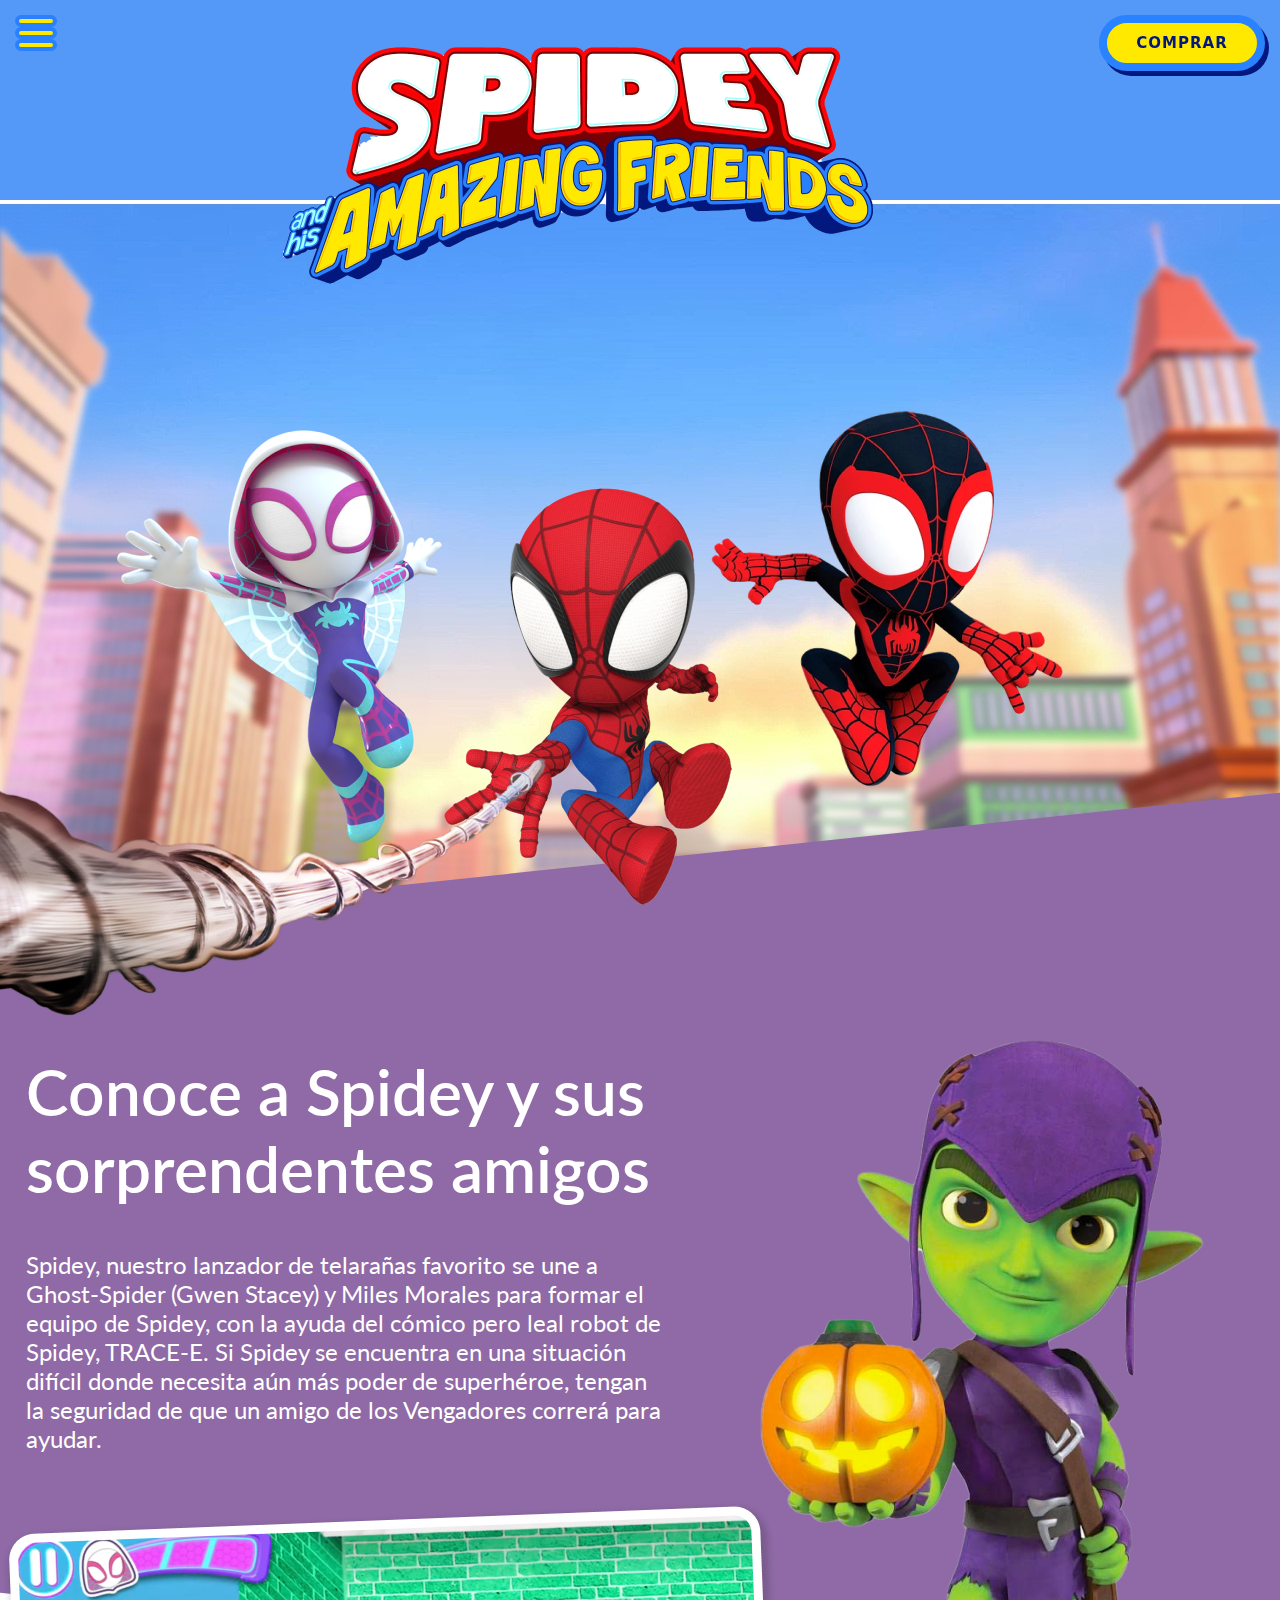
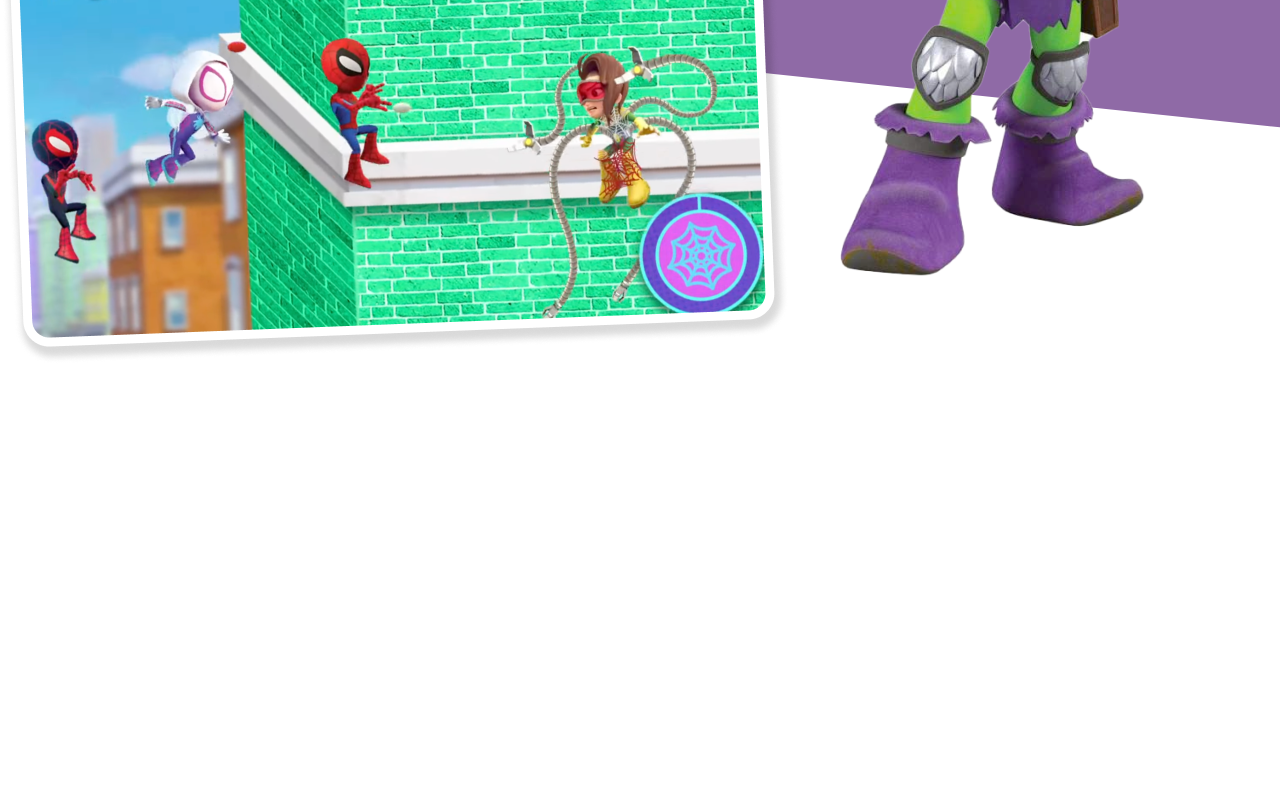
==== index.html @ 9e654926 "." ====
<!DOCTYPE html>
<html lang="en">
<head>
  <meta charset="UTF-8">
  <meta name="viewport" content="width=device-width, initial-scale=1.0">
  <link rel="stylesheet" href="style.css">
  <link rel="stylesheet" href="https://fonts.googleapis.com/css?family=Lato:400,700&display=swap">
  <title>Parallax Example</title>
</head>
<body>
 
    <header id="main-header">

      <div class="menu-Completo">
        <div class="menu"></div>
        <div class="menu"></div>
        <div class="menu"></div>
      </div>
      <div class="logo"><img  src="logo.png" alt="logo" id="logo"></div>
      <div class="boton"><p>COMPRAR</p></div>
  
    </header>
  <div class="nubes">
   
    
    <img class="spider1" src="spiderBlanco.png" alt="">
    <img class="spider2" src="spiderRojo.png" alt="">
    <img class="spider3" src="spiderNegro.png" alt="">
    <img class="telaraña" src="telaraña.png" alt="">
    
    <img class="duende" src="duende.png" alt="">
    <img class="spidervsMalo" src="spiderJugando.png" alt="">
    <div class="lasDos">
       
      <div class="texto">
        <h1>Conoce a Spidey y sus sorprendentes amigos</h1>
        <p>Spidey, nuestro lanzador de telarañas favorito se une a Ghost-Spider (Gwen Stacey) y Miles Morales para formar el equipo de Spidey, con la ayuda del cómico pero leal robot de Spidey, TRACE-E. Si Spidey se encuentra en una situación difícil donde necesita aún más poder de superhéroe, tengan la seguridad de que un amigo de los Vengadores correrá para ayudar.</p>
      </div>
      <div class="uno"></div>
      <div class="dos"></div>

    </div>
     <div class="blanco">

    </div>
  </div>



  
  <script src="prueba.js"></script>
</body>
</html>
---- style.css ----
body{

  margin: 0;
  padding: 0%;
  background-color: #5499F8;
  font-family: 'Lato', sans-serif;
  
}

.container{

  position: relative;
}

.boton{

  width: 150px;
  height: 40px;
  flex-shrink: 0;
  border-radius: 111px;
  text-align: center;
  justify-content: center;
  border: 8px solid var(--2982-ff, #2982FF);
  background: #FFE901;
  color: #02187e;
  font-size: 15px;
  margin-right: 30px;
  font-family: system-ui, -apple-system, BlinkMacSystemFont, "Segoe UI", Roboto,
                Oxygen, Ubuntu, Cantarell, "Open Sans", "Helvetica Neue", sans-serif;
  font-weight: 900;
  line-height: 18.9px;
  letter-spacing: 1px;
  word-wrap: break-word;
  display: flex;
  align-items: center;
  /* Drop Shadow */
  box-shadow: 4px 5px 0px 0px #02187E;
}


.menu{

  width: 34px;
  height: 4px;
  flex-shrink: 0;
  border-radius: 111px;
  border: 4px solid #2981FF;
  background: #FFE901;
}




#main-header {

  position: fixed;
  display: flex;
  
  justify-content: space-between;
  background-color: linear-gradient(180deg, #5499F8 0%, #5499F8 87.91%, rgba(84, 153, 248, 0.00) 100%);
  text-align: center;
  padding: 15px;
  width: 1280px;
  z-index: 1;
  top: 0;
  transition: background-color 0.3s, padding 0.3s; /* Agrega transiciones suaves para cambios en el fondo y el padding */
}



.logo{

  
  z-index: 3;
 
  
}
#logo {
  max-width: 100%; /* La imagen se ajustará al ancho del contenedor */
  transition: max-width 0.3s; /* Agrega transición suave al cambiar el tamaño de la imagen */
}


.nubes{

  display: flex;
  flex-direction: row;
  position: absolute;
  background: url(fondo.jpg), lightgray 50% / cover no-repeat;
  margin-top: 200px;
  width: 1280px;
  height: 720px;
  z-index: 0;
}


.telaraña{

  top: 220px;
  position: absolute;
  z-index: 5;
}


.spider1 , .spider2 , .spider3{

  position: absolute;
  top: 250px;
}

.spider1{

  left: 100px;
  top: 220px;  
}
.spider2{

  z-index: 4;
  left: 400px;
}
.spider3{

  top: 200px;
  left: 700px;
}

.lasDos{

  position: relative;
  width: 100%;
  top: 660px;
}

.texto{
  position: absolute;
  color: white;
  font-size:xx-large;
  top: 150px;
  width: 100%;
  height: 500px;
  background-color: #8F6AA6;
  z-index: 3;

}

.texto h1 {

  width: 60%;
  margin-left: 2%;
  font-weight: 600;
}

.texto p{

  font-size: x-large;
  margin-left: 2%;
  width: 50%;
}

.uno{

  position: relative;
  width: 100%;
  height: 600px;
  background-color: #8F6AA6;
  transform: skew(0deg, -6deg); 
  top: 0px;
}

.dos{
  position: relative;
  width: 100%;
  height: 600px;
  background-color: #8F6AA6;
  transform: skew(0deg, 6deg); 
  top: -400px;
  z-index: 2;
}

.duende{

  position : absolute;
  z-index: 5;
  left: 700px;
  top: 800px;
}


.spidervsMalo{

  position: absolute;
  top:1300px;
  z-index: 4;

}


.blanco{

  position: absolute;
  background-color: white;
  width: 100%;
  height: 900px;
  top: 1300px;
  z-index: 0;
}
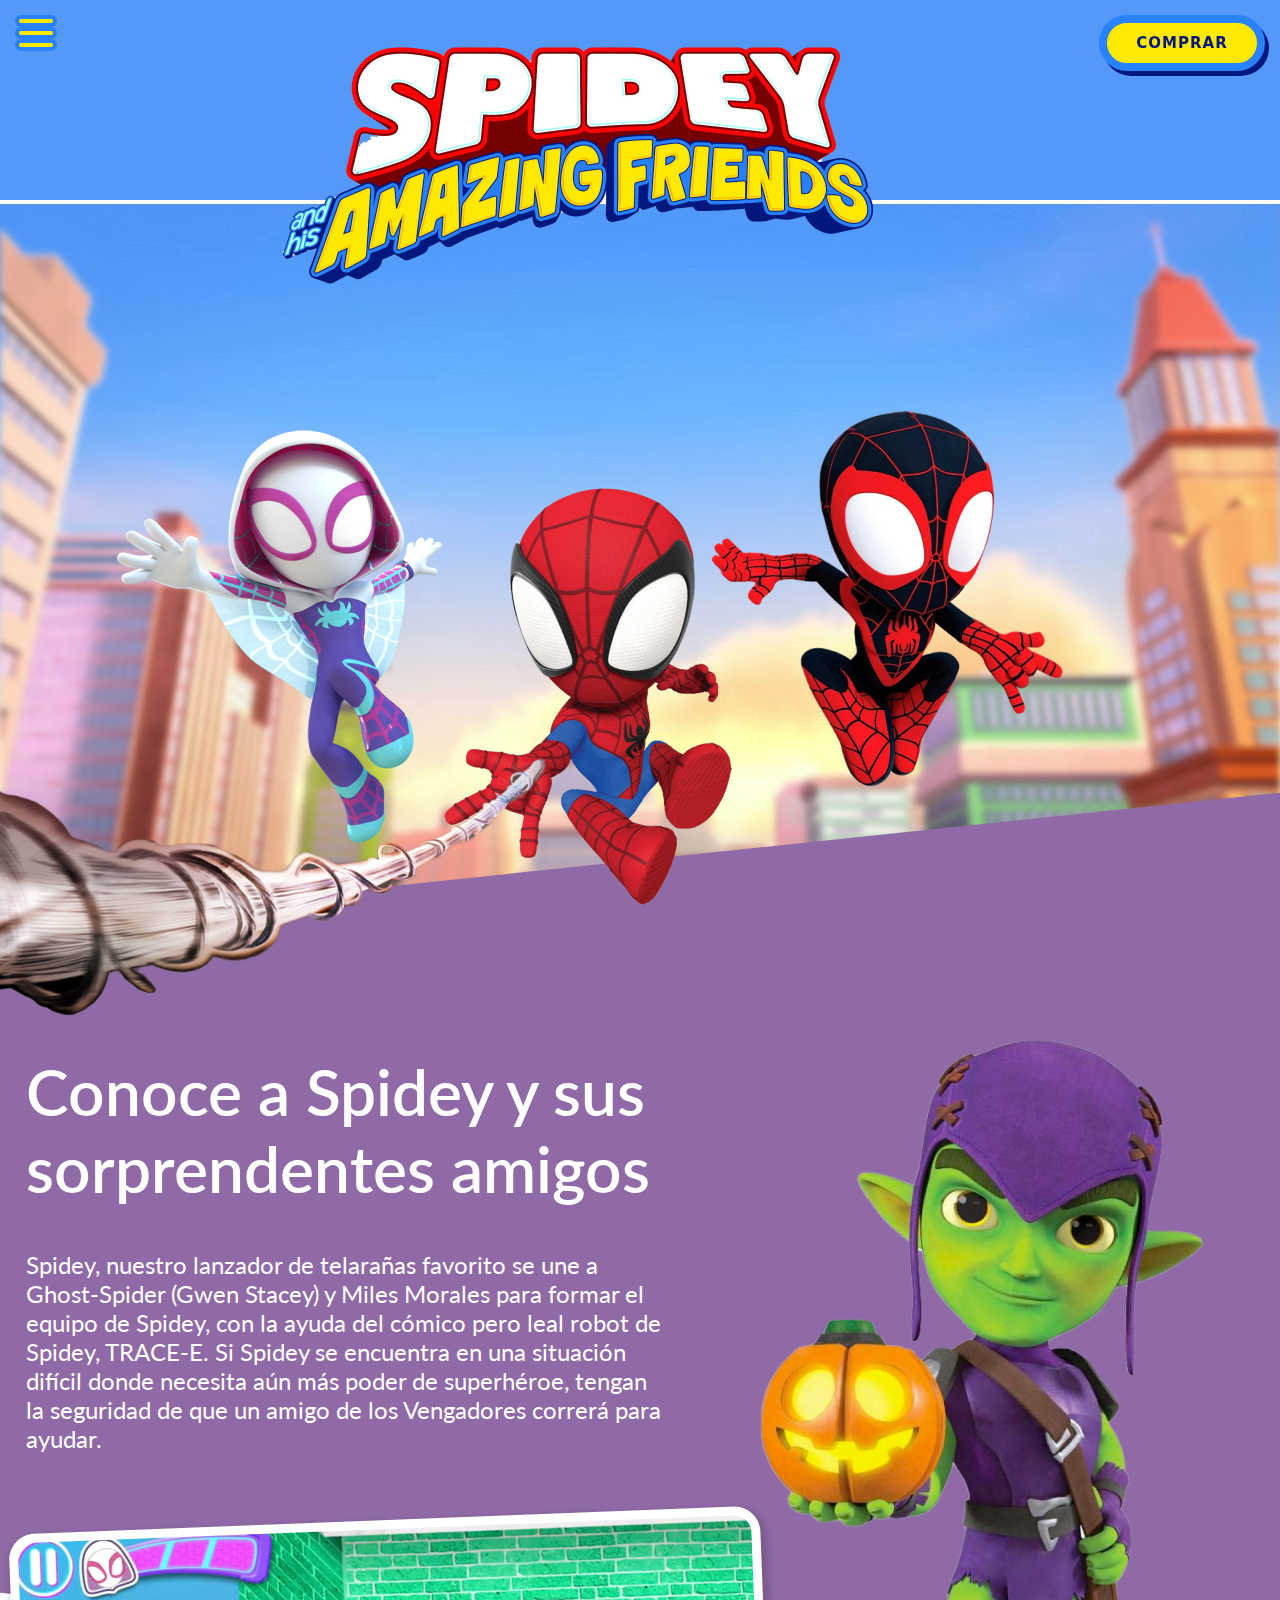
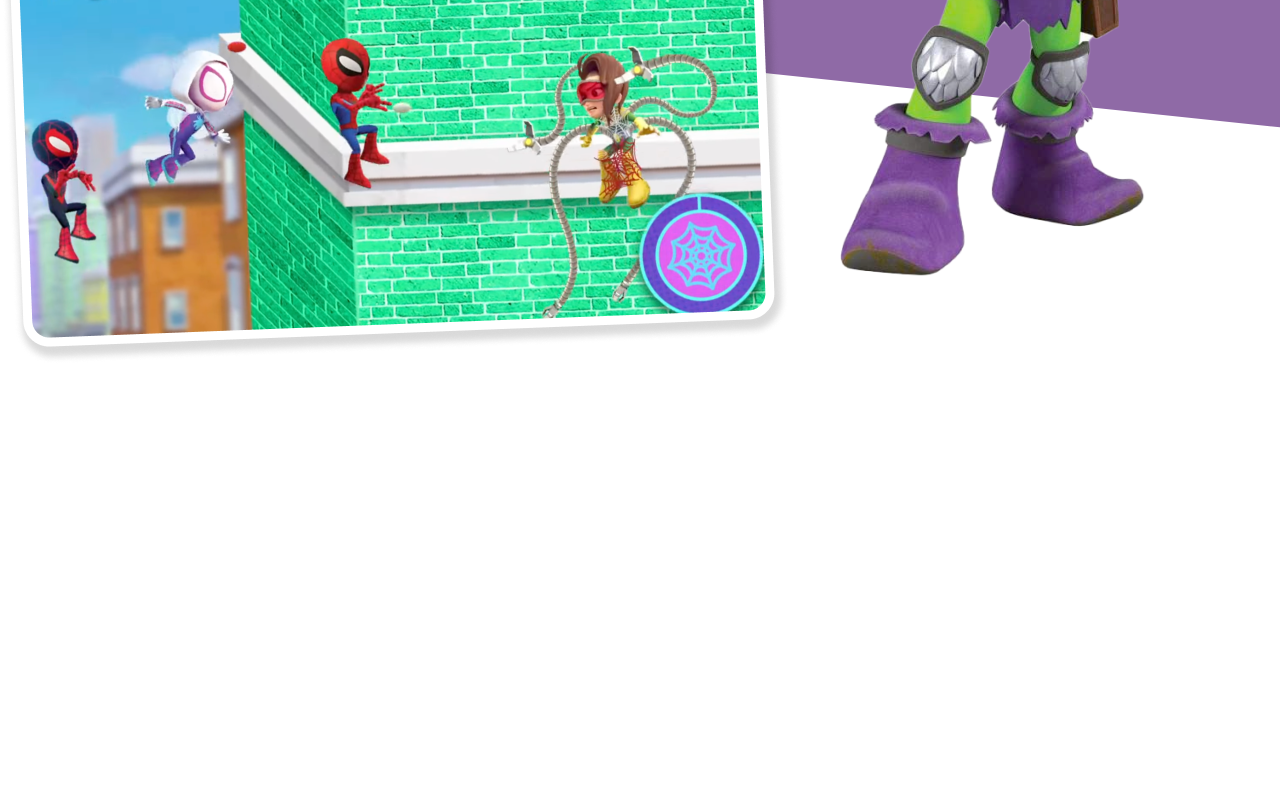
==== commit 4c087f04: "cambia nombre archivos" ====
--- a/index.html
+++ b/index.html
@@ -1,54 +1,51 @@
 <!DOCTYPE html>
 <html lang="en">
-<head>
-  <meta charset="UTF-8">
-  <meta name="viewport" content="width=device-width, initial-scale=1.0">
-  <link rel="stylesheet" href="style.css">
-  <link rel="stylesheet" href="https://fonts.googleapis.com/css?family=Lato:400,700&display=swap">
-  <title>Parallax Example</title>
-</head>
-<body>
- 
+  <head>
+    <meta charset="UTF-8" />
+    <meta name="viewport" content="width=device-width, initial-scale=1.0" />
+    <link rel="stylesheet" href="style.css" />
+    <link
+      rel="stylesheet"
+      href="https://fonts.googleapis.com/css?family=Lato:400,700&display=swap"
+    />
+    <title>Parallax Example</title>
+  </head>
+  <body>
     <header id="main-header">
-
       <div class="menu-Completo">
         <div class="menu"></div>
         <div class="menu"></div>
         <div class="menu"></div>
       </div>
-      <div class="logo"><img  src="logo.png" alt="logo" id="logo"></div>
+      <div class="logo"><img src="logo.png" alt="logo" id="logo" /></div>
       <div class="boton"><p>COMPRAR</p></div>
-  
     </header>
-  <div class="nubes">
-   
-    
-    <img class="spider1" src="spiderBlanco.png" alt="">
-    <img class="spider2" src="spiderRojo.png" alt="">
-    <img class="spider3" src="spiderNegro.png" alt="">
-    <img class="telaraña" src="telaraña.png" alt="">
-    
-    <img class="duende" src="duende.png" alt="">
-    <img class="spidervsMalo" src="spiderJugando.png" alt="">
-    <div class="lasDos">
-       
-      <div class="texto">
-        <h1>Conoce a Spidey y sus sorprendentes amigos</h1>
-        <p>Spidey, nuestro lanzador de telarañas favorito se une a Ghost-Spider (Gwen Stacey) y Miles Morales para formar el equipo de Spidey, con la ayuda del cómico pero leal robot de Spidey, TRACE-E. Si Spidey se encuentra en una situación difícil donde necesita aún más poder de superhéroe, tengan la seguridad de que un amigo de los Vengadores correrá para ayudar.</p>
+    <div class="nubes">
+      <img class="spider1" src="spiderBlanco.png" alt="" />
+      <img class="spider2" src="spiderRojo.png" alt="" />
+      <img class="spider3" src="spiderNegro.png" alt="" />
+      <img class="telaraña" src="telaraña.png" alt="" />
+
+      <img class="duende" src="duende.png" alt="" />
+      <img class="spidervsMalo" src="spiderJugando.png" alt="" />
+      <div class="lasDos">
+        <div class="texto">
+          <h1>Conoce a Spidey y sus sorprendentes amigos</h1>
+          <p>
+            Spidey, nuestro lanzador de telarañas favorito se une a Ghost-Spider
+            (Gwen Stacey) y Miles Morales para formar el equipo de Spidey, con
+            la ayuda del cómico pero leal robot de Spidey, TRACE-E. Si Spidey se
+            encuentra en una situación difícil donde necesita aún más poder de
+            superhéroe, tengan la seguridad de que un amigo de los Vengadores
+            correrá para ayudar.
+          </p>
+        </div>
+        <div class="uno"></div>
+        <div class="dos"></div>
       </div>
-      <div class="uno"></div>
-      <div class="dos"></div>
+      <div class="blanco"></div>
+    </div>
 
-    </div>
-     <div class="blanco">
-
-    </div>
-  </div>
-
-
-
-  
-  <script src="prueba.js"></script>
-</body>
+    <script src="index.js"></script>
+  </body>
 </html>
-
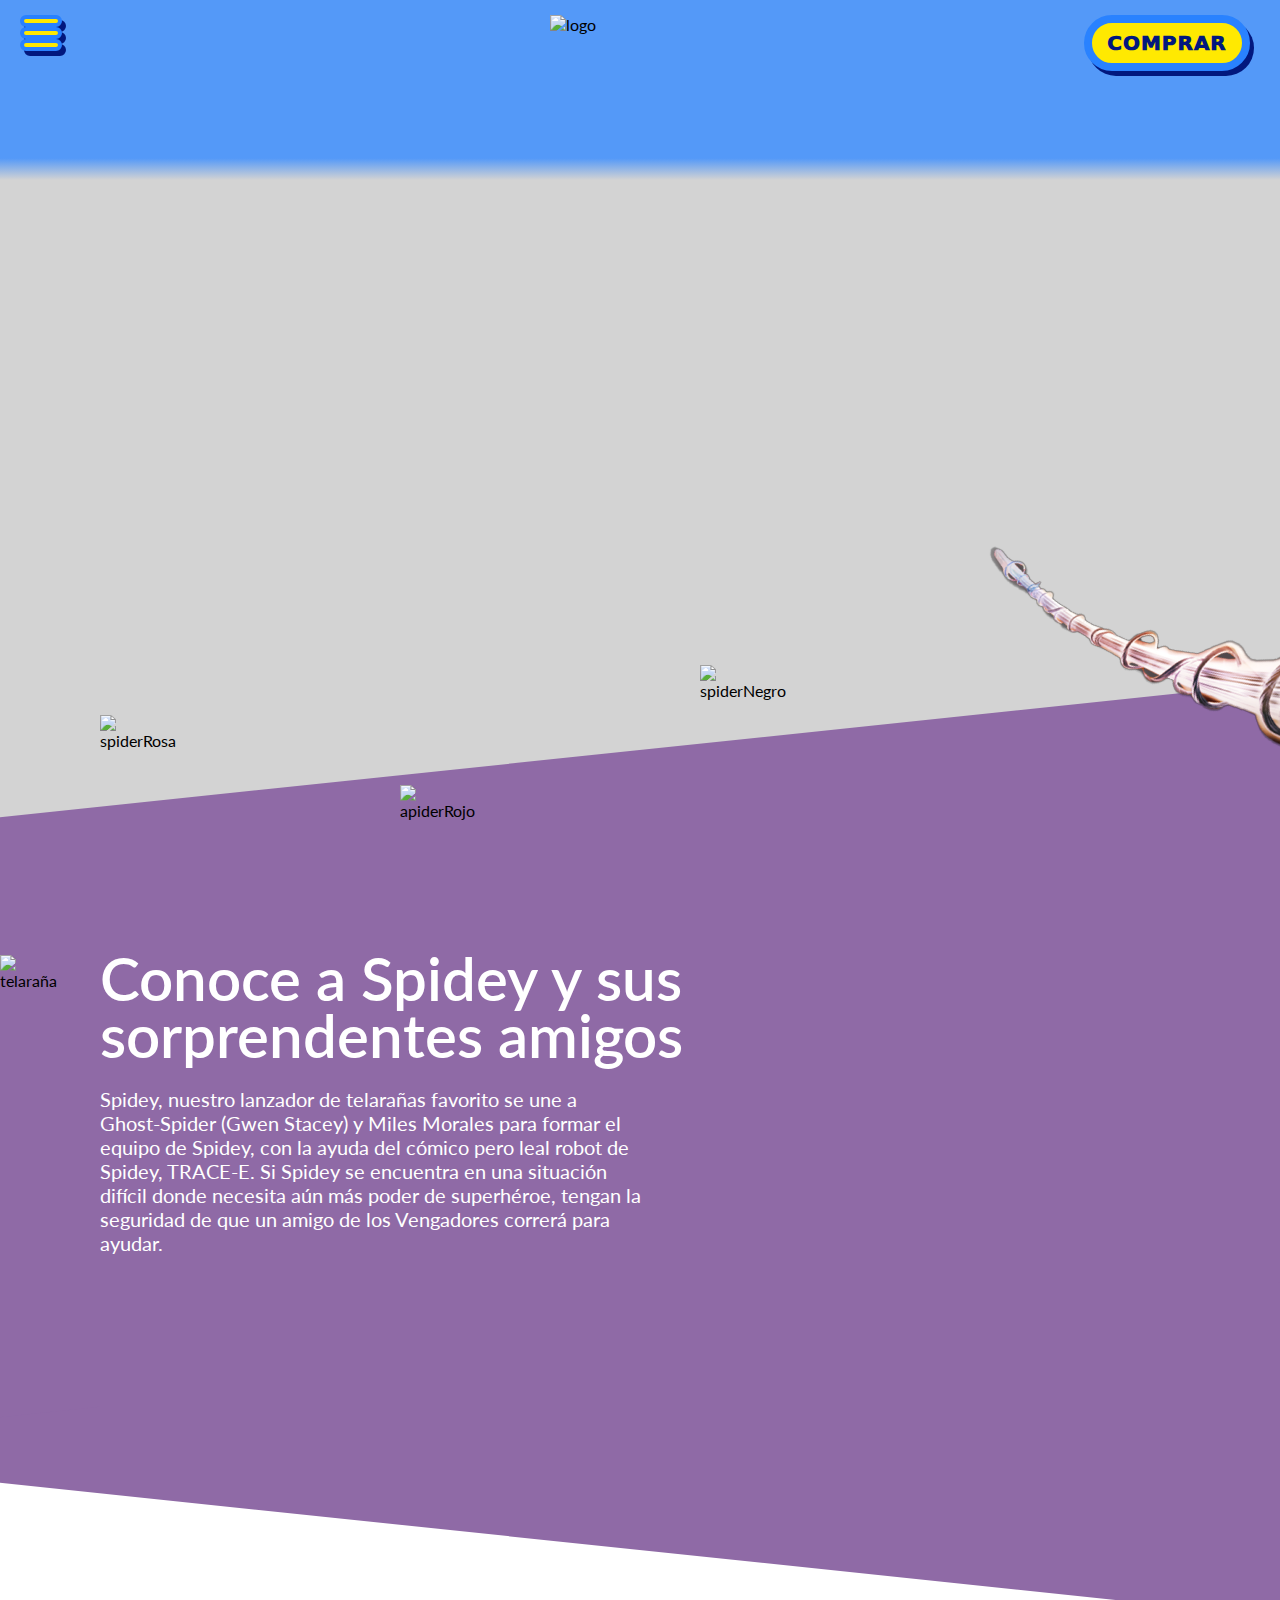
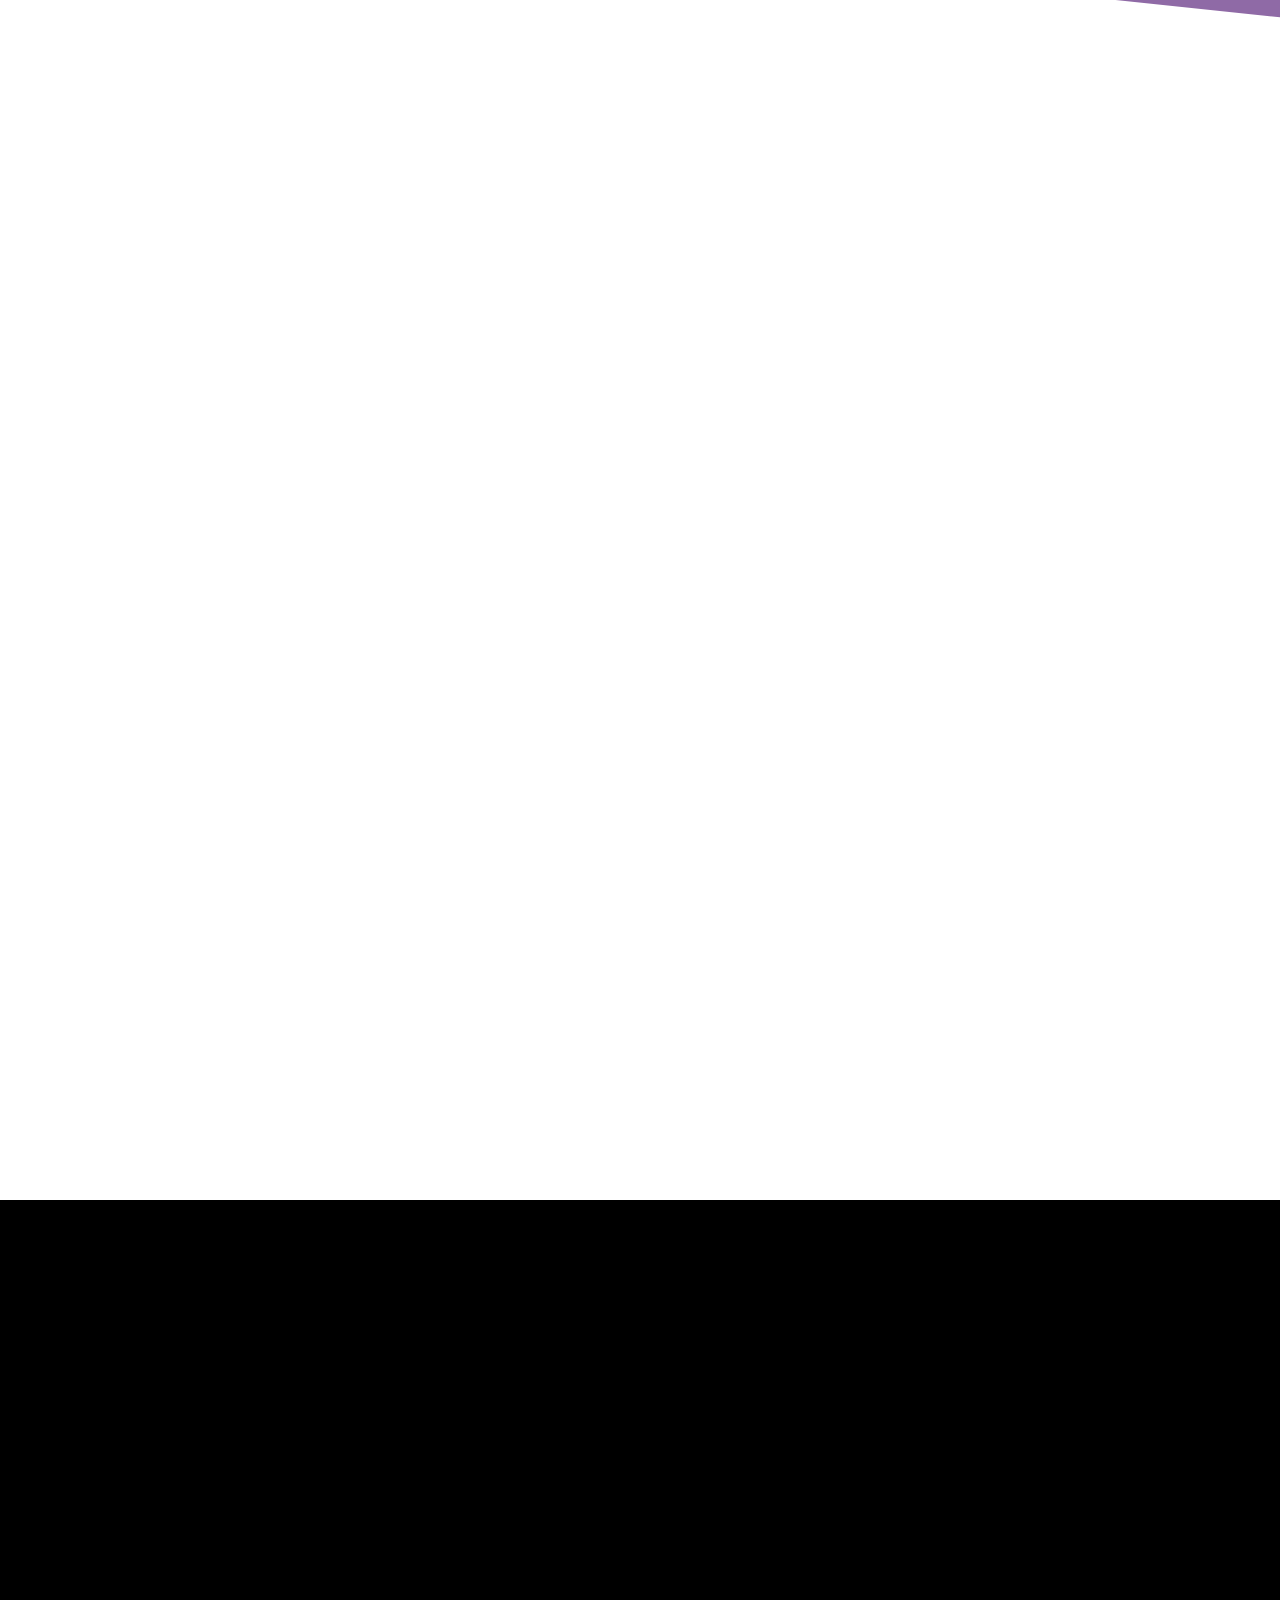
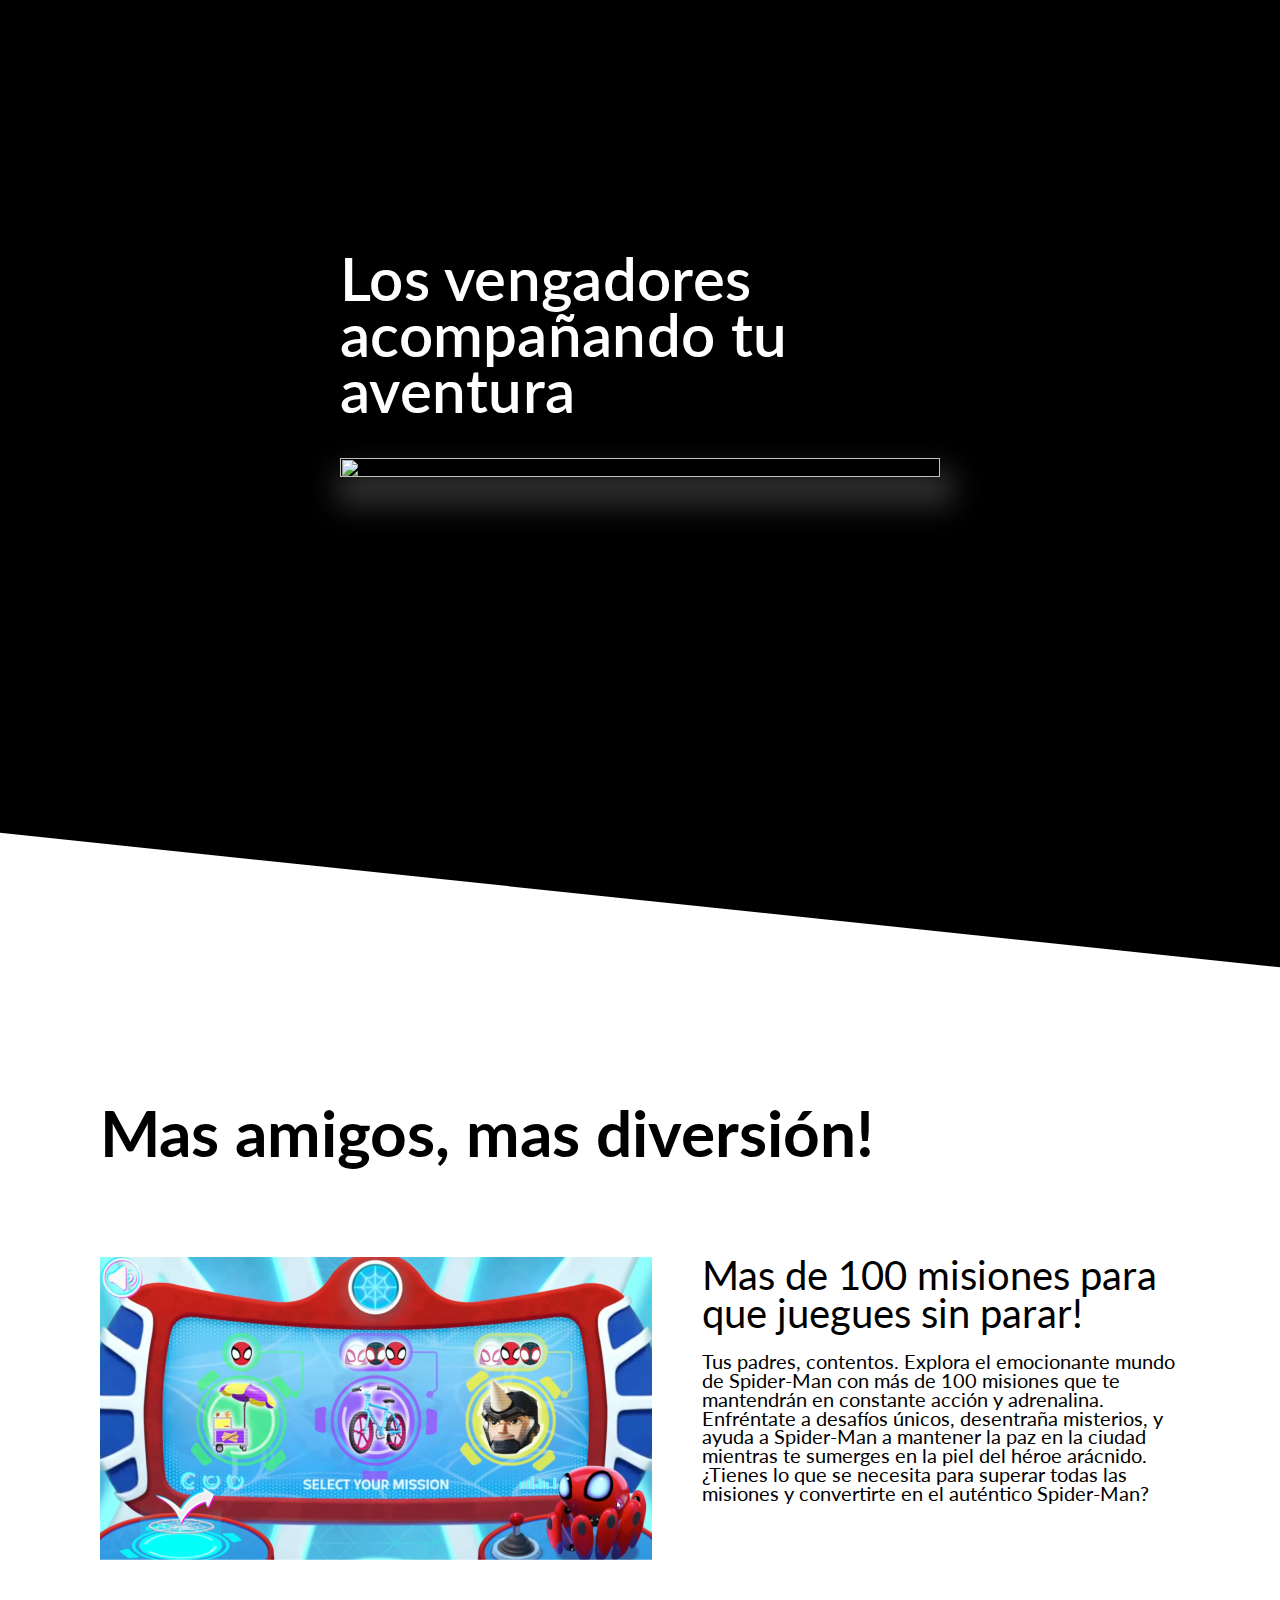
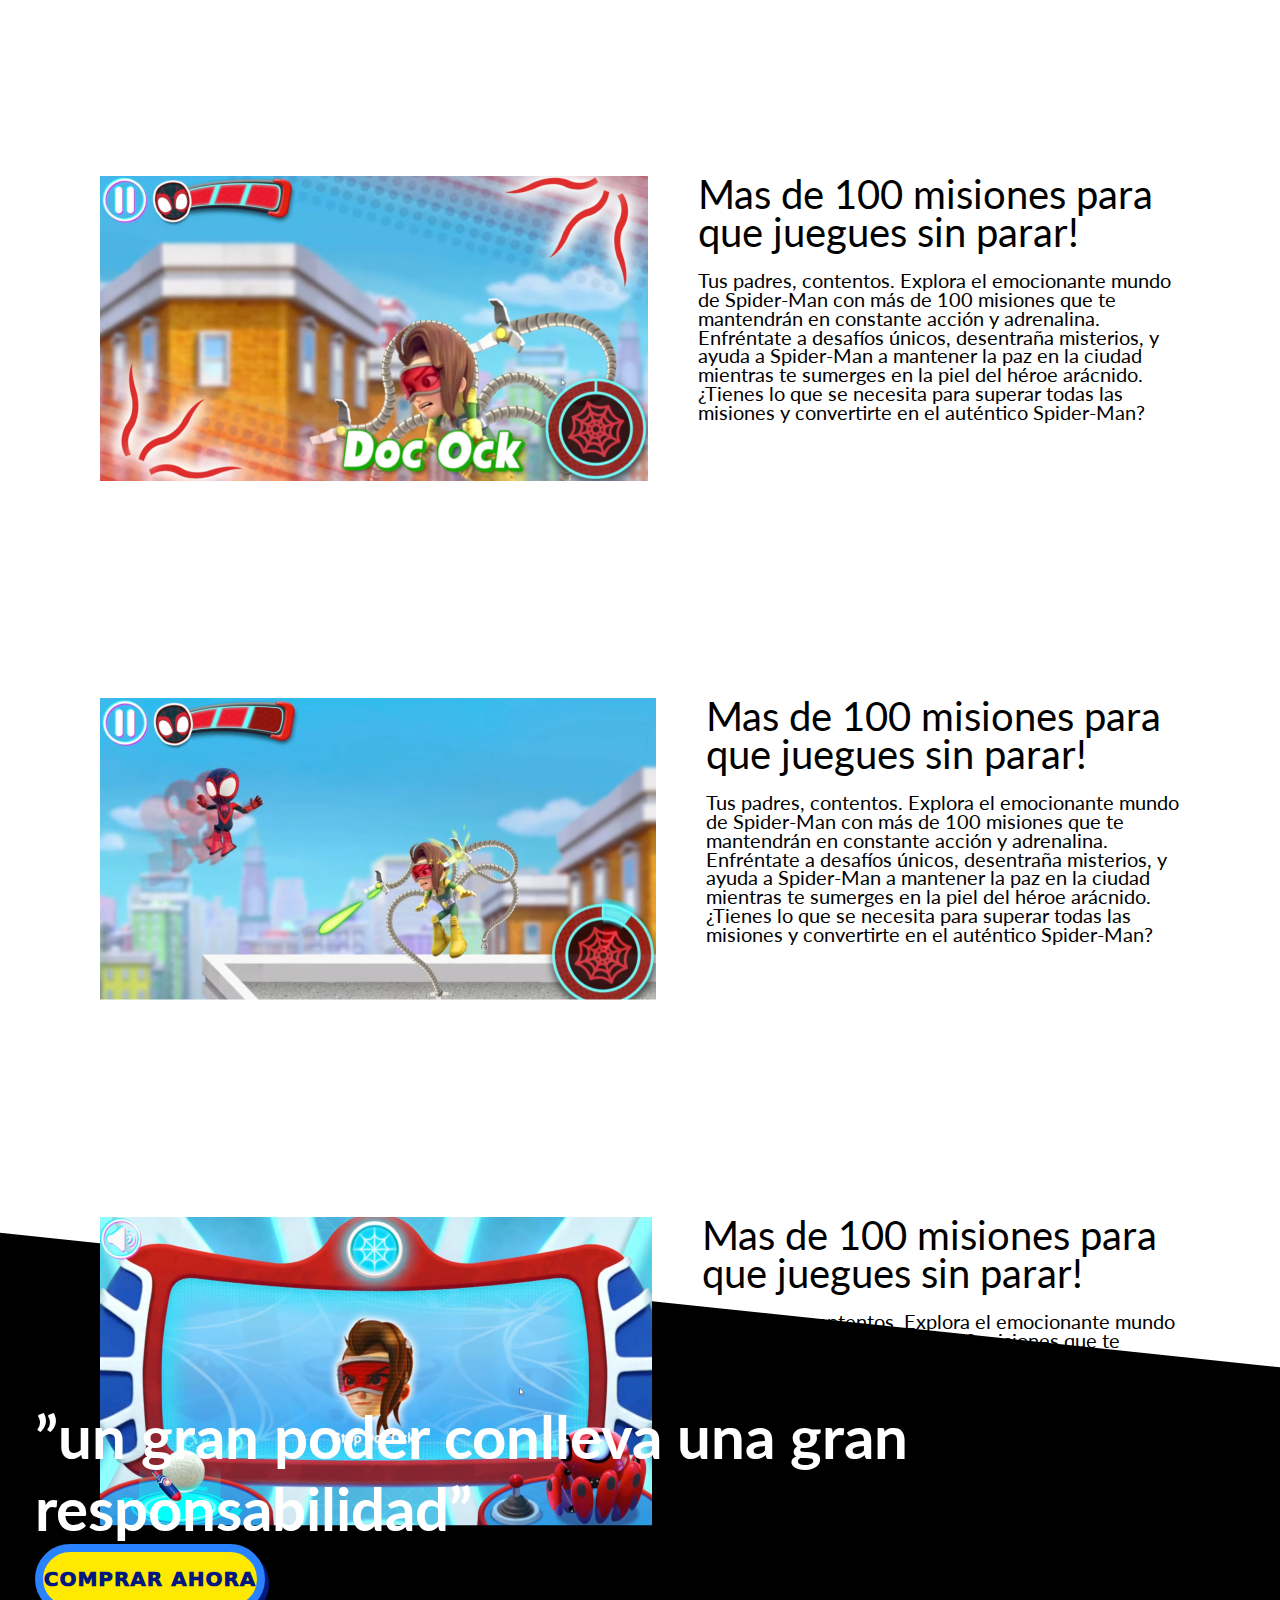
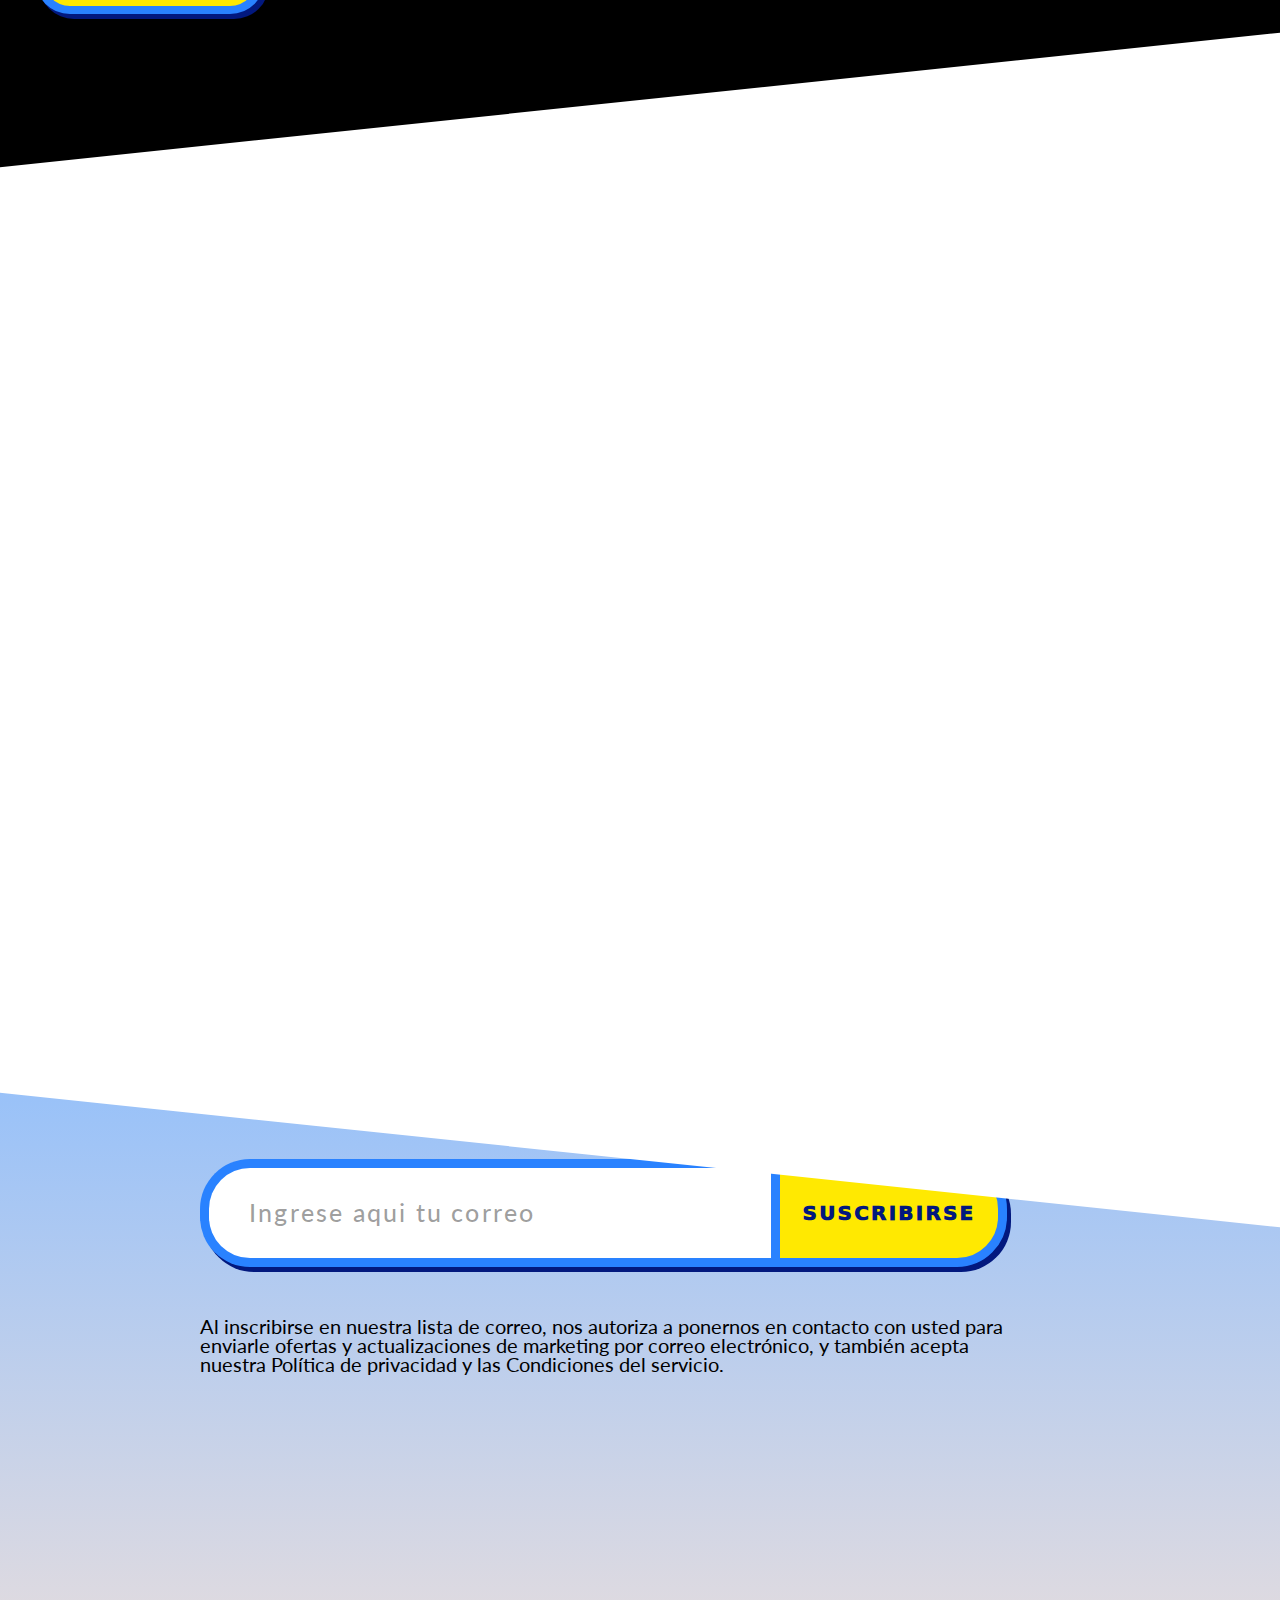
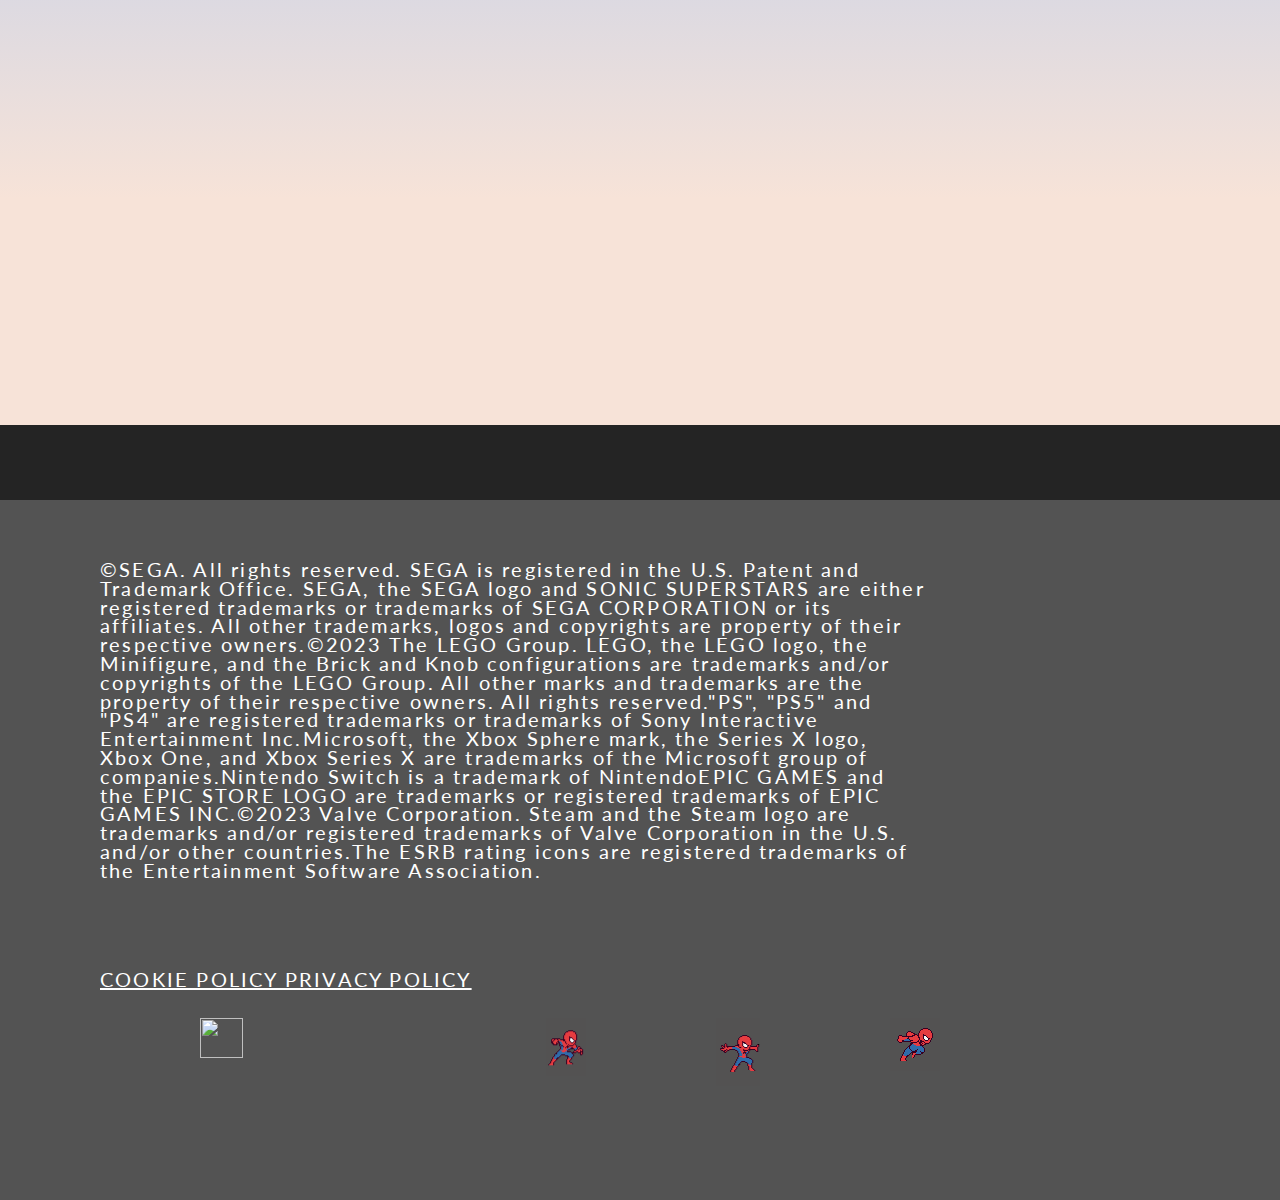
==== commit 0475d54b: "falta solamente la seccion de scroll Cards , y modificar los hover sobre los spiderMan" ====
--- a/index.html
+++ b/index.html
@@ -1,51 +1,242 @@
-<!DOCTYPE html>
-<html lang="en">
-  <head>
-    <meta charset="UTF-8" />
-    <meta name="viewport" content="width=device-width, initial-scale=1.0" />
-    <link rel="stylesheet" href="style.css" />
-    <link
-      rel="stylesheet"
-      href="https://fonts.googleapis.com/css?family=Lato:400,700&display=swap"
-    />
-    <title>Parallax Example</title>
-  </head>
-  <body>
-    <header id="main-header">
-      <div class="menu-Completo">
-        <div class="menu"></div>
-        <div class="menu"></div>
-        <div class="menu"></div>
-      </div>
-      <div class="logo"><img src="logo.png" alt="logo" id="logo" /></div>
-      <div class="boton"><p>COMPRAR</p></div>
-    </header>
-    <div class="nubes">
-      <img class="spider1" src="spiderBlanco.png" alt="" />
-      <img class="spider2" src="spiderRojo.png" alt="" />
-      <img class="spider3" src="spiderNegro.png" alt="" />
-      <img class="telaraña" src="telaraña.png" alt="" />
-
-      <img class="duende" src="duende.png" alt="" />
-      <img class="spidervsMalo" src="spiderJugando.png" alt="" />
-      <div class="lasDos">
-        <div class="texto">
-          <h1>Conoce a Spidey y sus sorprendentes amigos</h1>
-          <p>
-            Spidey, nuestro lanzador de telarañas favorito se une a Ghost-Spider
-            (Gwen Stacey) y Miles Morales para formar el equipo de Spidey, con
-            la ayuda del cómico pero leal robot de Spidey, TRACE-E. Si Spidey se
-            encuentra en una situación difícil donde necesita aún más poder de
-            superhéroe, tengan la seguridad de que un amigo de los Vengadores
-            correrá para ayudar.
-          </p>
-        </div>
-        <div class="uno"></div>
-        <div class="dos"></div>
-      </div>
-      <div class="blanco"></div>
-    </div>
-
-    <script src="index.js"></script>
-  </body>
-</html>
+  <!DOCTYPE html>
+  <html lang="en">
+    <head>
+      <meta charset="UTF-8" />
+      <meta name="viewport" content="width=device-width, initial-scale=1.0" />
+      <link rel="stylesheet" href="style.css" />
+      <link
+        rel="stylesheet"
+        href="https://fonts.googleapis.com/css?family=Lato:400,700&display=swap"
+      />
+      <title>Home</title>
+    </head>
+    <body>
+      <header id="main-header">
+        <div class="menu-Completo">
+          <div class="menu"></div>
+          <div class="menu"></div>
+          <div class="menu"></div>
+        </div>
+        <div class="logo"><img src="./img/logo.png" alt="logo" id="logo" /></div>
+        <div class="boton"><p>COMPRAR</p></div>
+      </header>
+
+      <div class="nubes">
+        <img class="edificios parallax2" src="./img/edificios.png" alt="edificios" >
+
+        <div class="spider1">
+          <img class="parallax1" src="./img/spiderBlanco.png" alt="spiderRosa" />
+        </div>
+        <div class="spider2">
+          <img class="parallax1" src="./img/spiderRojo.png" alt="apiderRojo" />
+        </div>
+        <div class="spider3" >
+          <img class="parallax1" src="./img/spiderNegro.png" alt="spiderNegro" />
+        </div>
+        <div class="telaraña">
+          <img class="parallax1" src="./img/telaraña.png" alt="telaraña" />
+        </div>
+        <div class="telaraña2">
+          <img class="parallax1" src="./img/telaraña2.png" alt="telaraña" />
+        </div>
+        
+      
+        <div  class="duende">
+          <img class="duendePx" src="./img/duende.png" alt="" />
+        </div>
+      
+        <img class="spidervsMalo" src="./img/spiderJugando.png" alt="" />
+        <div class="lasDos">
+          <div class="texto">
+            <h1>Conoce a Spidey y sus sorprendentes amigos</h1>
+            <p>
+              Spidey, nuestro lanzador de telarañas favorito se une a Ghost-Spider
+              (Gwen Stacey) y Miles Morales para formar el equipo de Spidey, con
+              la ayuda del cómico pero leal robot de Spidey, TRACE-E. Si Spidey se
+              encuentra en una situación difícil donde necesita aún más poder de
+              superhéroe, tengan la seguridad de que un amigo de los Vengadores
+              correrá para ayudar.
+            </p>
+          </div>
+          <div class="uno"></div>
+          <div class="dos"></div>
+        </div>
+        <div class="blanco">
+          <div class="spidersCards">
+            <img src="./img/image 13 (1).png" alt="" />
+            <p>
+              Peter Parker, un joven huérfano neoyorquino que adquiere
+              superpoderes después de ser mordido por una araña radiactiva,​ y
+              cuya ideología como héroe se ve reflejada primordialmente en la
+              expresión ”un gran poder conlleva una gran responsabilidad”.
+            </p>
+          </div>
+          <div class="spidersCards">
+            <img src="./img/image 24 (1).png" alt="" />
+            <p>
+              Tras la muerte de Peter Parker, es quien toma la identidad de
+              Spider-Man. La elección del presidente Barack Obama en enero de
+              2009, fue una fuente de inspiración para el cambio de etnicidad de
+              Spider-Man.
+            </p>
+          </div>
+          <div class="spidersCards">
+            <img src="./img/image 8 (1).png" alt="" />
+            <p>
+              El personaje es una variante de El Hombre Araña, una versión de
+              universo alternativo de Gwen Stacy. Ella reside en la "Tierra-65",
+              donde, en lugar de Peter Benjamin Parker, Gwen Stacy fue mordida por
+              la Araña Radiactiva
+            </p>
+          </div>
+        </div>
+      </div>
+      <section class="testSection">
+        <div class="div1 ">
+          <img class="parallax3  imagen" src="./img/test (3).png" alt="" />
+        </div>
+        <div class="div2">
+          <img class="parallax4 imagen" src="./img/test (1).png" alt="" />
+        </div>
+        <div class="div3">
+           <img class="parallax5 imagen" src="./img/test (4).png" alt="" />
+        </div>
+       
+      </section>
+      <section class="vengadores">
+        <h2>Los vengadores acompañando tu aventura</h2>
+        <div class="vengadoresBG">
+          <img src="./img/image 22 5.png" alt="" />
+          <img class="hojas" src="./img/image 22 4 (2).png" alt="" />
+        </div>
+        <img class="cpl" src="./img/image 22 8 (1).png" alt="" />
+        <img class="pantera" src="./img/pantera-removebg-preview.png" alt="" />
+        <img class="hulk" src="./img/Untitled-2 2 (1).png" alt="" />
+      </section>
+
+      <div class="scrollFondo"> 
+        <h1 class="titulin">Mas amigos, mas diversión!</h1>
+
+        <section class="scrollSection">
+          <div class="card">
+
+              <div >
+                <img src="./img/scroll1.png" alt="">
+              </div>
+              <div>
+                <h1>Mas de 100 misiones para que juegues sin parar!</h1>
+                <p>Tus padres, contentos. Explora el emocionante mundo de Spider-Man con más de 100 misiones que te mantendrán en constante acción y adrenalina. Enfréntate a desafíos únicos, desentraña misterios, y ayuda a Spider-Man a mantener la paz en la ciudad mientras te sumerges en la piel del héroe arácnido. ¿Tienes lo que se necesita para superar todas las misiones y convertirte en el auténtico Spider-Man?</p>
+              </div>
+
+          </div>
+          <div class="card">
+
+              <div >
+                <img src="./img/scroll2.png" alt="">
+              </div>
+              <div>
+                <h1>Mas de 100 misiones para que juegues sin parar!</h1>
+                <p>Tus padres, contentos. Explora el emocionante mundo de Spider-Man con más de 100 misiones que te mantendrán en constante acción y adrenalina. Enfréntate a desafíos únicos, desentraña misterios, y ayuda a Spider-Man a mantener la paz en la ciudad mientras te sumerges en la piel del héroe arácnido. ¿Tienes lo que se necesita para superar todas las misiones y convertirte en el auténtico Spider-Man?</p>
+              </div>
+
+          </div>
+          <div class="card">
+
+              <div >
+                <img src="./img/scroll3.png" alt="">
+              </div>
+              <div>
+                <h1>Mas de 100 misiones para que juegues sin parar!</h1>
+                <p>Tus padres, contentos. Explora el emocionante mundo de Spider-Man con más de 100 misiones que te mantendrán en constante acción y adrenalina. Enfréntate a desafíos únicos, desentraña misterios, y ayuda a Spider-Man a mantener la paz en la ciudad mientras te sumerges en la piel del héroe arácnido. ¿Tienes lo que se necesita para superar todas las misiones y convertirte en el auténtico Spider-Man?</p>
+              </div>
+
+          </div>
+          <div class="card">
+
+              <div >
+                <img src="./img/scroll4.png" alt="">
+              </div>
+              <div>
+                <h1>Mas de 100 misiones para que juegues sin parar!</h1>
+                <p>Tus padres, contentos. Explora el emocionante mundo de Spider-Man con más de 100 misiones que te mantendrán en constante acción y adrenalina. Enfréntate a desafíos únicos, desentraña misterios, y ayuda a Spider-Man a mantener la paz en la ciudad mientras te sumerges en la piel del héroe arácnido. ¿Tienes lo que se necesita para superar todas las misiones y convertirte en el auténtico Spider-Man?</p>
+              </div>
+
+          </div>
+        </section>
+
+
+        
+
+      </div>
+      
+          
+    
+      <div class="granPoder">
+          <h1>”un gran poder conlleva una gran responsabilidad”</h1>
+          <div class="boton"><p>COMPRAR AHORA</p></div>
+      </div>
+      
+      
+      <div class="parteFinal">
+            <div class="tresSpider">
+            
+            
+                <img class="spRosaDos" onmouseover="spiderHover()" src="./img/spiderRosa2.png" alt="">
+                <img class="spDos" onmouseover="spiderHover2()" src="./img/spider2.png" alt="">
+                <img class="spNegroDos" onmouseover="spiderHover3()"  src="./img/spiderNegro2.png" alt="">
+            
+          
+
+          </div>
+          <div class="skewInverso"></div>
+          <div class="subscribeSection"> 
+
+
+            <div class="teenYcorreo">
+                <h1>Lo último de SPIDEY Y SUS AMIGOS en tu buzón de correo electrónico</h1>
+                <div class="mailSection">
+                  <div class="ingresarCorreo"> <p>Ingrese aqui tu correo</p></div>
+                  <div class="susbBoton"><p>SUSCRIBIRSE</p></div>
+                </div>
+                <p>Al inscribirse en nuestra lista de correo, nos autoriza a ponernos en contacto con usted para enviarle ofertas y actualizaciones de marketing por correo electrónico, y también acepta nuestra Política de privacidad y las Condiciones del servicio.</p>
+                <img class="teen"  src="./img/teen.png" alt="">
+            </div>
+
+            
+            <img class="miniSpider1" src="./img/spritesheet1.png" alt="" >
+            <img class="miniSpider2" src="./img/spritesheet2.png" alt="" >
+            <img class="miniSpider3" src="./img/spritesheet3.png" alt="" >
+            <img class="edificios" src="./img/edificios.png" alt="" srcset=""> 
+          </div>
+
+
+            <div class="consolas">
+              <img src="./img/consolas.png" alt="">
+            </div>
+            <footer>
+              <div>
+                <p>
+                  ©SEGA. All rights reserved. SEGA is registered in the U.S. Patent and Trademark Office. SEGA, the SEGA logo and SONIC SUPERSTARS are either registered trademarks or trademarks of SEGA CORPORATION or its affiliates. All other trademarks, logos and copyrights are property of their respective owners.©2023 The LEGO Group. LEGO, the LEGO logo, the Minifigure, and the Brick and Knob configurations are trademarks and/or copyrights of the LEGO Group. All other marks and trademarks are the property of their respective owners. All rights reserved."PS", "PS5" and "PS4" are registered trademarks or trademarks of Sony Interactive Entertainment Inc.Microsoft, the Xbox Sphere mark, the Series X logo, Xbox One, and Xbox Series X are trademarks of the Microsoft group of companies.Nintendo Switch is a trademark of NintendoEPIC GAMES and the EPIC STORE LOGO are trademarks or registered trademarks of EPIC GAMES INC.©2023 Valve Corporation. Steam and the Steam logo are trademarks and/or registered trademarks of Valve Corporation in the U.S. and/or other countries.The ESRB rating icons are registered trademarks of the Entertainment Software Association.
+                </p>
+                <b href=""> COOKIE POLICY PRIVACY POLICY</b>
+                <div class="redesSprite">
+                  <img src="./img/redes.png" alt=""> 
+                  <div class="sprite"></div>
+                  <div class="sprite2"></div>
+                  <div class="sprite3"></div>
+
+                </div>
+              
+              
+              </div>
+            
+            </footer>
+
+
+      </div>
+
+    
+
+      <script src="index.js"></script>
+    </body>
+  </html>
--- a/style.css
+++ b/style.css
@@ -1,207 +1,896 @@
-
-body{
-
+* {
+  margin: 0;
+  padding: 0;
+}
+body {
   margin: 0;
   padding: 0%;
-  background-color: #5499F8;
-  font-family: 'Lato', sans-serif;
-  
-}
-
-.container{
-
+  background-color: #000;
+  font-family: "Lato", sans-serif;
+  height: 4000px;
   position: relative;
-}
-
-.boton{
-
+  display: flex;
+  justify-content: center;
+}
+
+.container {
+  position: relative;
+}
+
+.boton {
   width: 150px;
   height: 40px;
   flex-shrink: 0;
   border-radius: 111px;
   text-align: center;
   justify-content: center;
-  border: 8px solid var(--2982-ff, #2982FF);
-  background: #FFE901;
+  border: 8px solid var(--2982-ff, #2982ff);
+  background: #ffe901;
   color: #02187e;
-  font-size: 15px;
+  font-size: 20px;
   margin-right: 30px;
   font-family: system-ui, -apple-system, BlinkMacSystemFont, "Segoe UI", Roboto,
-                Oxygen, Ubuntu, Cantarell, "Open Sans", "Helvetica Neue", sans-serif;
-  font-weight: 900;
+    Oxygen, Ubuntu, Cantarell, "Open Sans", "Helvetica Neue", sans-serif;
+  font-weight: 1000;
   line-height: 18.9px;
   letter-spacing: 1px;
   word-wrap: break-word;
   display: flex;
   align-items: center;
+  white-space: nowrap;
   /* Drop Shadow */
-  box-shadow: 4px 5px 0px 0px #02187E;
-}
-
-
-.menu{
-
+  box-shadow: 4px 5px 0px 0px #02187e;
+}
+
+.boton p{
+
+  margin-left: 10px;
+  margin-right: 10px;
+}
+
+.boton:hover{
+
+  cursor: pointer;
+  border: 8px solid var(--2982-ff, #0e54b6);
+  background: #b9aa01;
+  color: #020f47;
+
+}
+
+.menu-Completo{
+  margin-left: 20px;
+}
+.menu {
   width: 34px;
   height: 4px;
   flex-shrink: 0;
   border-radius: 111px;
-  border: 4px solid #2981FF;
-  background: #FFE901;
+  border: 4px solid #2981ff;
+  background: #ffe901;
+  filter: drop-shadow(4px 5px 0px #02187E);
+  transition: all .5s;
+  transform-origin: left;
+}
+
+
+
+.menu-Completo:hover div:first-child{
+  
+  transform: rotate(32deg);
+  filter : none;
+}
+
+.menu-Completo:hover div:nth-child(2){
+
+  opacity: 0;
+
+}
+
+
+.menu-Completo:hover div:last-child{
+
+  transform: rotate(-32deg);
+  filter : none;
 }
 
 
 
 
 #main-header {
-
-  position: fixed;
-  display: flex;
-  
+  position: absolute;
+  display: flex;
+  z-index: 10;
   justify-content: space-between;
-  background-color: linear-gradient(180deg, #5499F8 0%, #5499F8 87.91%, rgba(84, 153, 248, 0.00) 100%);
+  background: linear-gradient(
+                    180deg,
+                  #5499f8 0%,
+                  #5499f8 87.91%,
+                  rgba(84, 153, 248, 0) 100%
+  );
   text-align: center;
   padding: 15px;
-  width: 1280px;
-  z-index: 1;
-  top: 0;
+  width: 100%;
+  height: 150px;
   transition: background-color 0.3s, padding 0.3s; /* Agrega transiciones suaves para cambios en el fondo y el padding */
 }
 
-
-
-.logo{
-
-  
+.logo {
   z-index: 3;
- 
-  
 }
 #logo {
   max-width: 100%; /* La imagen se ajustará al ancho del contenedor */
   transition: max-width 0.3s; /* Agrega transición suave al cambiar el tamaño de la imagen */
 }
 
-
-.nubes{
-
+.nubes {
   display: flex;
   flex-direction: row;
   position: absolute;
-  background: url(fondo.jpg), lightgray 50% / cover no-repeat;
-  margin-top: 200px;
+  background: url(./img/nubes-fondo.png), lightgray 50% / cover no-repeat;
+  margin-top: 100px;
   width: 1280px;
   height: 720px;
   z-index: 0;
-}
-
-
-.telaraña{
-
-  top: 220px;
-  position: absolute;
-  z-index: 5;
-}
-
-
-.spider1 , .spider2 , .spider3{
-
-  position: absolute;
-  top: 250px;
-}
-
-.spider1{
-
+  
+}
+
+.nubes .edificios{
+ 
+  position: absolute;
+  z-index: 2;
+ filter: blur(3.5px);
+}
+
+.edificios{
+  position: absolute;
+  width: 100%;
+ 
+}
+
+
+.telaraña , .telaraña2{
+
+  top:890px;
+  position: absolute;
+  z-index: 34;
+}
+
+
+.telaraña2{
+
+  top: 780px;
+  left: 1280px;
+  transform: scaleX(-1);
+}
+
+.spider1,
+.spider2,
+.spider3 {
+  position: absolute;
+  z-index: 32;
+ 
+}
+
+.spider1 {
   left: 100px;
-  top: 220px;  
-}
-.spider2{
-
+  bottom: 70px;
+}
+.spider2 {
+  z-index: 32;
+  left: 400px;
+  bottom: 0;
+}
+
+
+.parallax1 , .duendePx , .parallax3, .parallax4, .parallax5{
+    position: absolute;
+    bottom: 0;
+
+}
+
+.spider3 {
+  bottom: 120px;
+  left: 700px;
+}
+
+.lasDos {
+  position: relative;
+  width: 100%;
+  top: 650px;
+}
+
+.texto {
+  position: absolute;
+  color: white;
+  font-size: xx-large;
+  top: 200px;
+  left: 100px;
+  width: 92%;
+  height: 500px;
+  background-color: #8f6aa6;
   z-index: 4;
-  left: 400px;
-}
-.spider3{
-
-  top: 200px;
-  left: 700px;
-}
-
-.lasDos{
-
+}
+
+.texto h1 {
+  width: 60%;
+  font-weight: 600;
+  font-family:Lato ;
+  font-size: 60px;
+  line-height:  56.7px;
+}
+
+.texto p {
+  margin-top: 2%;
+  width: 46%;
+
+  font-family: Lato;
+  font-size: 20px;
+  font-weight: 400;
+  line-height: 24px;
+  letter-spacing: 0em;
+  text-align: left;
+
+}
+
+.uno {
   position: relative;
   width: 100%;
-  top: 660px;
-}
-
-.texto{
-  position: absolute;
-  color: white;
-  font-size:xx-large;
-  top: 150px;
-  width: 100%;
-  height: 500px;
-  background-color: #8F6AA6;
+  height: 600px;
   z-index: 3;
-
-}
-
-.texto h1 {
-
-  width: 60%;
-  margin-left: 2%;
-  font-weight: 600;
-}
-
-.texto p{
-
-  font-size: x-large;
-  margin-left: 2%;
-  width: 50%;
-}
-
-.uno{
-
+  background-color: #8f6aa6;
+  transform: skew(0deg, -6deg);
+  top: 0px;
+}
+
+.dos {
   position: relative;
   width: 100%;
   height: 600px;
-  background-color: #8F6AA6;
-  transform: skew(0deg, -6deg); 
-  top: 0px;
-}
-
-.dos{
-  position: relative;
-  width: 100%;
-  height: 600px;
-  background-color: #8F6AA6;
-  transform: skew(0deg, 6deg); 
+  background-color: #8f6aa6;
+  transform: skew(0deg, 6deg);
   top: -400px;
   z-index: 2;
 }
 
-.duende{
-
-  position : absolute;
-  z-index: 5;
-  left: 700px;
-  top: 800px;
-}
-
-
-.spidervsMalo{
-
-  position: absolute;
-  top:1300px;
-  z-index: 4;
-
-}
-
-
-.blanco{
-
+.duende {
+  position: absolute;
+  z-index: 7;
+  left: 710px;
+  bottom: -950px;
+}
+
+.spidervsMalo {
+  position: absolute;
+  top: 1150px;
+  left: 90px;
+  z-index: 6;
+}
+
+.blanco {
   position: absolute;
   background-color: white;
   width: 100%;
-  height: 900px;
+  height: 1400px;
   top: 1300px;
   z-index: 0;
+  display: flex;
+  flex-direction: row;
+  gap: 50px;
+  justify-content: center;
+}
+
+.blanco .spidersCards {
+  top: 600px;
+  position: relative;
+  width: 332px;
+  max-height: 500px;
+  color: #000;
+  opacity: 0;
+  transform: translateY(20px);
+  transition: opacity 0.5s ease, transform 0.1s ease;
+}
+.spidersCards.visible {
+  opacity: 1;
+  transform: translateY(0);
+}
+.spidersCards p {
+  font-family: Lato;
+  font-size: 20px;
+  font-style: normal;
+  font-weight: 400;
+  line-height: normal;
+  margin-left: 10px;
+  padding-top: 10px;
+}
+.testSection {
+  background: url("./img/image\ 223\ \(1\).png"), no-repeat;
+  position: absolute;
+  top: 2700px;
+  width: 1280px;
+  height: 553px;
+  display: flex;
+  flex-direction: column;
+}
+
+
+
+
+
+
+
+.testSection .div1 {
+  width: 550.108px;
+  /* transform: rotate(-13.078deg); */
+  flex-shrink: 0;
+  object-fit: cover;
+  position: absolute;
+  bottom: 270px;
+}
+.testSection .div2 {
+  width: 550.108px;
+  /* transform: rotate(-15.474deg); */
+  position: absolute;
+  flex-shrink: 0;
+  object-fit: cover;
+  bottom: 50px;
+}
+.testSection .div3 {
+  width: 546.108px;
+  flex-shrink: 0;
+  object-fit: cover;
+  position: absolute;
+  bottom: -160px;
+  left: 70px;
+}
+
+.testSection .imagen{
+
+  
+  transition-duration: .8s;
+  transition-property: transform;
+ 
+}
+
+.testSection .imagen:hover{
+
+
+  transform: rotate(20deg);
+ 
+  
+}
+
+
+
+
+.vengadores {
+  color: white;
+  position: relative;
+  top: 3450px;
+  height: 527.626px;
+}
+.vengadores h2 {
+  color: #fff;
+  max-width: 600px;
+  font-family: Lato;
+  font-size: 60px;
+  font-style: normal;
+  font-weight: 600;
+  line-height: 56px; /* 56.7px */
+  letter-spacing: 0.005em;
+  margin-bottom: 40px;
+}
+.vengadores .vengadoresBG {
+  background: url("./img/image\ 222\ 2.png");
+  position: relative;
+  box-shadow: 5px 20px 30px 8px #333;;
+}
+.vengadores .vengadoresBG .hojas {
+  position: absolute;
+  top: 0;
+  left: 0;
+  width: 100%;
+  height: 100%;
+}
+.vengadores .cpl,
+.pantera,
+.hulk {
+  position: absolute;
+  top: 200px;
+  z-index: 0;
+  left: 0;
+}
+.vengadores .pantera {
+  top: 0px;
+  left: 37%;
+}
+.vengadores .hulk {
+  left: 63%;
+  top: 60%;
+}
+
+.vengadores .cpl{
+
+  top: 130px;
+}
+
+.hojas{
+  z-index: 1;
+}
+
+.scrollFondo{
+  position:absolute;
+  top: 4100px;
+  z-index: -2;
+  background-color: #fff;
+  height: 2000px;
+  width: 1280px;
+  transform: skew(0deg, 6deg);
+  font-weight: 600;
+  font-size:xx-large;
+  line-height:56.7px;
+}
+
+.titulin{
+
+  transform: skew(0deg, -6deg);
+  margin-top: 200px;
+  margin-left: 100px;
+}
+
+
+
+.scrollSection{
+
+  display: flex;
+  flex-direction: column;
+}
+
+
+
+.card{
+
+  margin-top: 100px;
+  margin: 100px;
+  transform: skew(0deg, -6deg);
+  display: flex;
+  flex-direction: row;
+  gap: 50px;
+}
+
+
+.card p {
+
+  font-family: Lato;
+  font-size: 20px;
+  font-style: normal;
+  font-weight: 400;
+  line-height: 94.5%; /* 18.9px */
+
+  margin-top: 20px;
+}
+.card h1{
+
+
+  
+  font-family: Lato;
+  font-size: 40px;
+  font-style: normal;
+  font-weight: 400;
+  line-height: 94.5%; /* 37.8px */
+    
+
+}
+
+
+
+
+.granPoder{
+
+  position: absolute;
+  color: white;
+  font-size:30px;
+  width: 1280px;
+  font-weight: 300;
+  top:6200px;
+  margin-left: 70px;
+
+}
+
+
+.granPoder .boton{
+
+  padding: 7px;
+  width: 200px;
+}
+
+.parteFinal{
+  position: absolute;
+  top: 6500px;
+  width: 1280px;
+
+}
+
+.tresSpider{
+
+  position: absolute;
+  top:0;
+  background-color: white;
+  height: 700px;
+  width: 100%;
+  transform: skew(0deg, -6deg);
+}
+
+
+
+
+.spRosaDos , .spDos , .spNegroDos{
+ 
+  position: relative;
+  transition-duration: 1s;
+  z-index: 40;
+  transform: skew(0deg, 6deg);
+}
+
+
+.spRosaDos{
+
+  top: 70px;
+  left: 220px;
+}
+
+
+.spNegroDos{
+
+  top: 70px;
+  left: 100px;
+
+
+}
+
+.spDos{
+
+  top: 100px;
+  left : 150px;
+
+}
+
+
+.fondoRosa{
+  
+    border-top: 20px solid #C92B94;
+    border-bottom: 20px solid #C92B94;
+    position: absolute;
+    top:0;
+    z-index: 20;
+    height: 900px;
+    width: 100%;
+    transform: skew(0deg, -6deg);
+}
+
+.fondoAzul{
+
+  border-top: 20px solid #2552C8;
+  border-bottom: 20px solid #2552C8;
+  position: absolute;
+  top:0;
+  z-index: 20;
+  height: 900px;
+  width: 100%;
+  transform: skew(0deg, -6deg);
+
+}
+
+
+.fondoNegro{
+
+  border-top: 20px solid #304C71;
+  border-bottom: 20px solid #304C71;
+  position: absolute;
+  top:0;
+  z-index: 20;
+  height: 900px;
+  width: 100%;
+  transform: skew(0deg, -6deg);
+
+}
+
+
+.skewInverso{
+
+  position: absolute;
+  top:560px;
+  background-color: white;
+
+  height: 500px;
+  width: 100%;
+  z-index: 20;
+  transform: skew(0deg, 6deg);
+
+}
+
+
+
+.subscribeSection{
+
+  position: absolute;
+  top:640px;
+  background: linear-gradient(
+                  180deg,
+                  #8FBEFC 21.2%,
+                  #F7E3D8 81.48%);
+
+  width: 100%;
+  height: 1300px;
+  z-index: 0;
+}
+
+.subscribeSection .edificios{
+
+  position: absolute;
+  width: 100%;
+  bottom: 0;
+}
+
+
+
+.mailSection{
+  display: flex;
+  flex-direction: row;
+}
+
+
+.teenYcorreo{
+
+  display: flex;
+  flex-direction: column;
+  width: 810px;
+  margin-top: 200px;
+  margin-left: 200px;
+  gap: 50px;
+}
+
+.teenYcorreo p {
+  font-size: 20px;
+font-style: normal;
+font-weight: 400;
+line-height: 94.5%; /* 18.9px */
+}
+
+.teenYcorreo h1{
+
+  text-align: center;
+  font-family: Lato;
+  font-size: 60px;
+  font-style: normal;
+  font-weight: 600;
+  line-height: 94.5%; /* 56.7px */
+}
+
+
+
+.ingresarCorreo{
+
+  display: flex;
+  border-radius: 50px 0px 0px 50px;
+  border-top: 9px solid #2982FF;
+  border-bottom: 9px solid #2982FF;
+  border-left: 9px solid #2982FF;
+  background: #FFF;
+  width: 562px;
+  height: 90px;
+  flex-shrink: 0;
+  /* Drop Shadow */
+  box-shadow: 4px 5px 0px 0px #02187E;
+  text-align: center;
+  justify-content: flex-start;
+}
+
+
+
+.ingresarCorreo p{
+  display: flex;
+  color: rgba(0, 0, 0, 0.39);
+  text-align: center;
+  align-items: center;
+  font-family: Lato;
+  font-size: 25px;
+  font-style: normal;
+  font-weight: 500;
+  line-height: 94.5%; /* 18.9px */
+  letter-spacing: 2.2px;
+  margin-left: 40px;
+}
+
+
+
+
+
+.susbBoton{
+  display: flex;
+  align-items: center;
+  justify-content: center;
+  width: 218px;
+  height: 90px;
+  flex-shrink: 0;
+  border-radius: 0px 50px 50px 0px;
+  border: 9px solid #2982FF;
+  background: #FFE901;
+  /* Drop Shadow */
+  box-shadow: 4px 5px 0px 0px #02187E;
+}
+
+
+
+.susbBoton p {
+  color: #02187E;
+  font-family: Lato;
+  font-size: 20px;
+  font-family: system-ui, -apple-system, BlinkMacSystemFont, "Segoe UI", Roboto, Oxygen, Ubuntu, Cantarell, "Open Sans", "Helvetica Neue", sans-serif;
+  font-weight: 1000;
+  line-height: 94.5%; /* 18.9px */
+  letter-spacing: 2.2px;
+}
+
+
+
+
+.teen{
+
+  width: 25%;
+}
+
+
+.miniSpider1 ,.miniSpider2 , .miniSpider3{
+
+  position: absolute;
+  bottom: 0;
+  z-index: 1;
+}
+
+
+.miniSpider1{
+
+  left: 214px;
+  bottom: 65px;
+}
+
+.miniSpider2{
+
+  left: 550px;
+  bottom: 170px;
+}
+
+.miniSpider3{
+
+  left: 960px;
+  bottom: 247px;
+}
+
+
+.consolas{
+
+  position: absolute; 
+  width: 100%;
+  height: 75px;
+  justify-content: center;
+  align-items: center;
+  background-color: #242424;
+  top:1925px;
+
+}
+
+.consolas img{
+
+  margin-left: 120px;
+  
+}
+
+
+footer{
+
+  position: absolute;
+
+  top:2000px;
+  background-color: #535353;
+  width: 100%;
+  height: 700px;
+}
+
+footer div{
+
+  margin-left: 100px;
+   
+  display: flex;
+  flex-direction: column;
+  gap:30px;
+}
+
+
+
+footer p , footer b{
+
+  color: white;
+  width: 70%;
+  font-size: 20px;
+  font-style: normal;
+  font-weight: 400;
+  line-height: 94.5%; /* 18.9px */
+  letter-spacing: 2.2px;
+  margin-top: 60px;
+}
+
+footer b{
+  
+  text-decoration: underline;
+}
+
+
+footer img{
+
+  width: 20%;
+ height: 40px;
+}
+
+
+
+ 
+
+
+.sprite{
+  display: inline-block;
+  background: url('img/spreet1.png') no-repeat;
+  width: 40px;
+  height: 150px;
+  background-position: 0px 0px;
+  animation: move1 1s steps(8) infinite ;
+}
+
+@keyframes move1{
+
+  to{
+    background-position: -350px 0 ;
+  }
+
+}
+
+.redesSprite{
+
+  display: flex;
+  flex-direction: row;
+}
+
+
+
+.sprite2{
+  display: inline-block;
+  background: url('img/spreet2.png') no-repeat;
+  width: 44px;
+  height: 150px;
+  background-position: 0px 0px;
+  animation: move2 1s steps(10) infinite ;
+}
+
+@keyframes move2{
+
+  to{
+    background-position: -440px 0 ;
+  }
+
+}
+
+.sprite3{
+  display: inline-block;
+  background: url('img/spreet3.png') no-repeat;
+  width: 50px;
+  height: 150px;
+  background-position: 0px 0px;
+  animation: move3 0.5s steps(6) infinite ;
+}
+
+@keyframes move3{
+
+  to{
+    background-position: -300px 0 ;
+  }
+
 }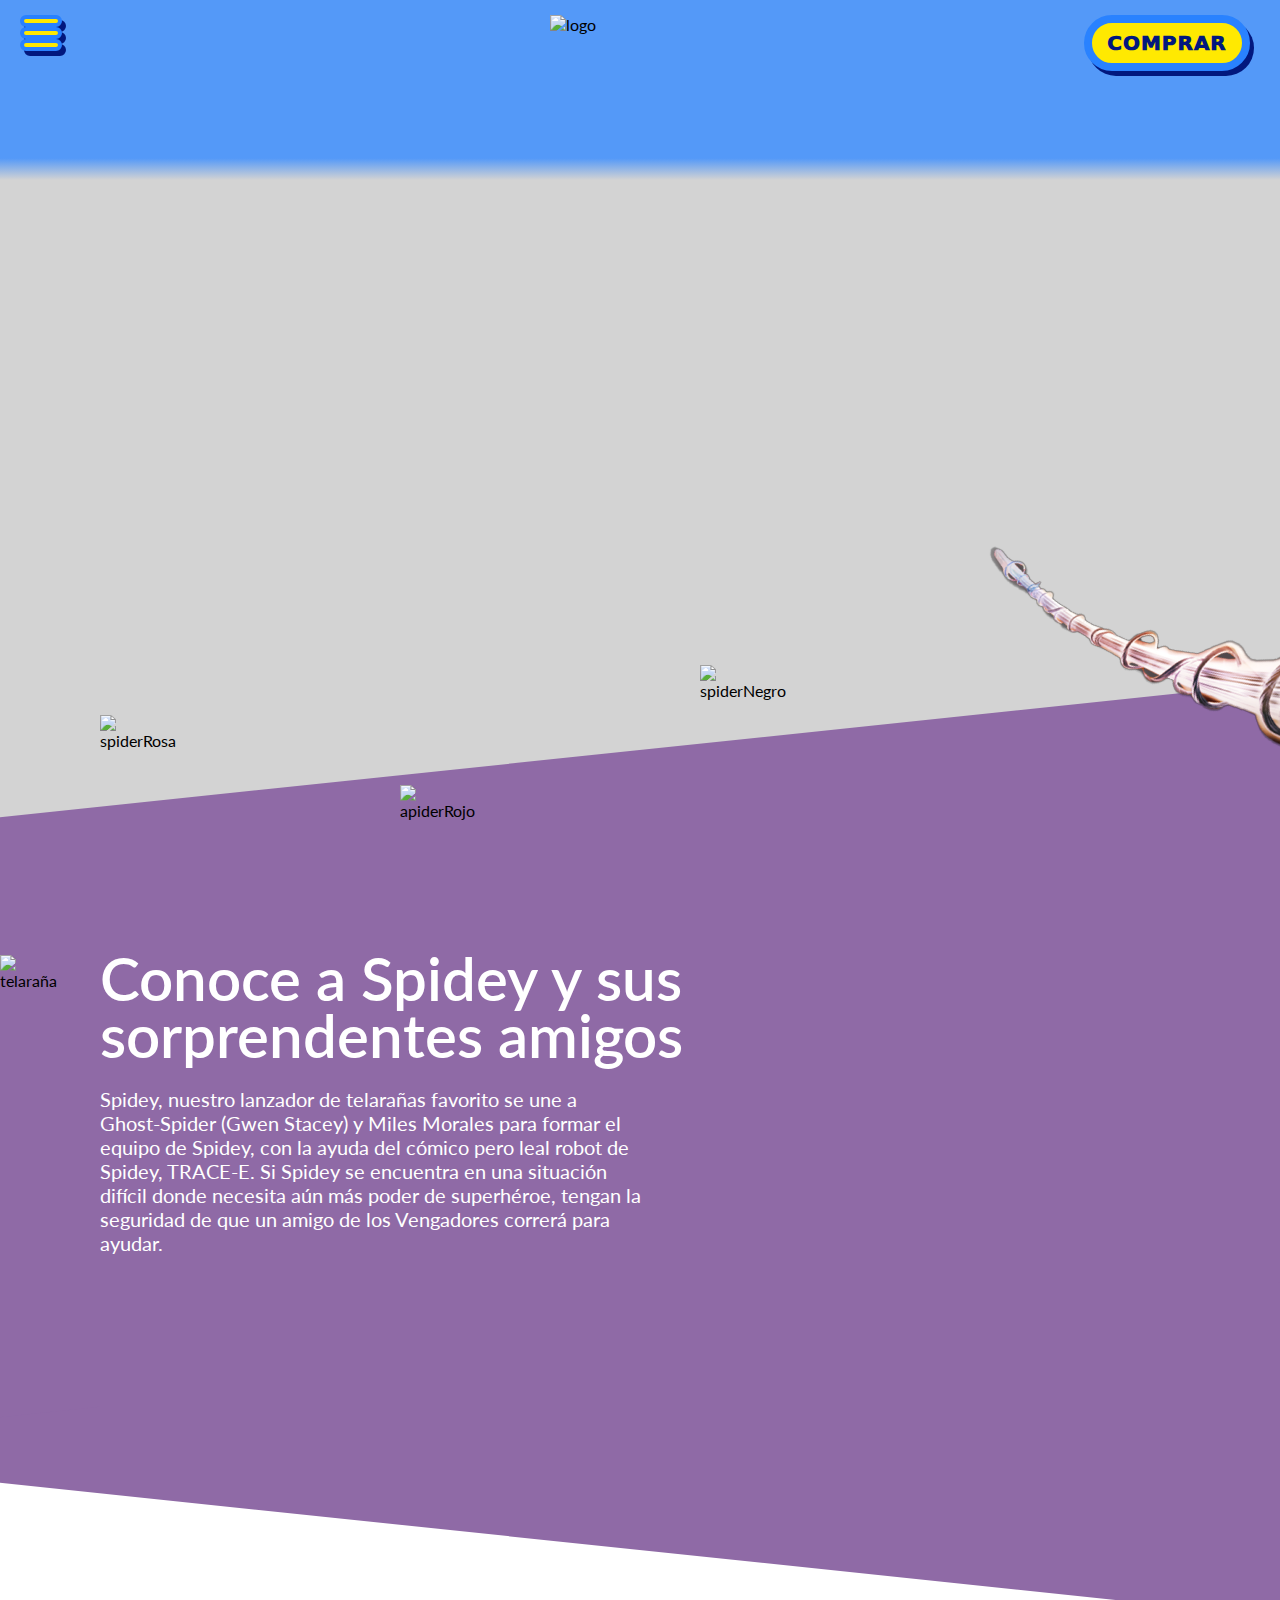
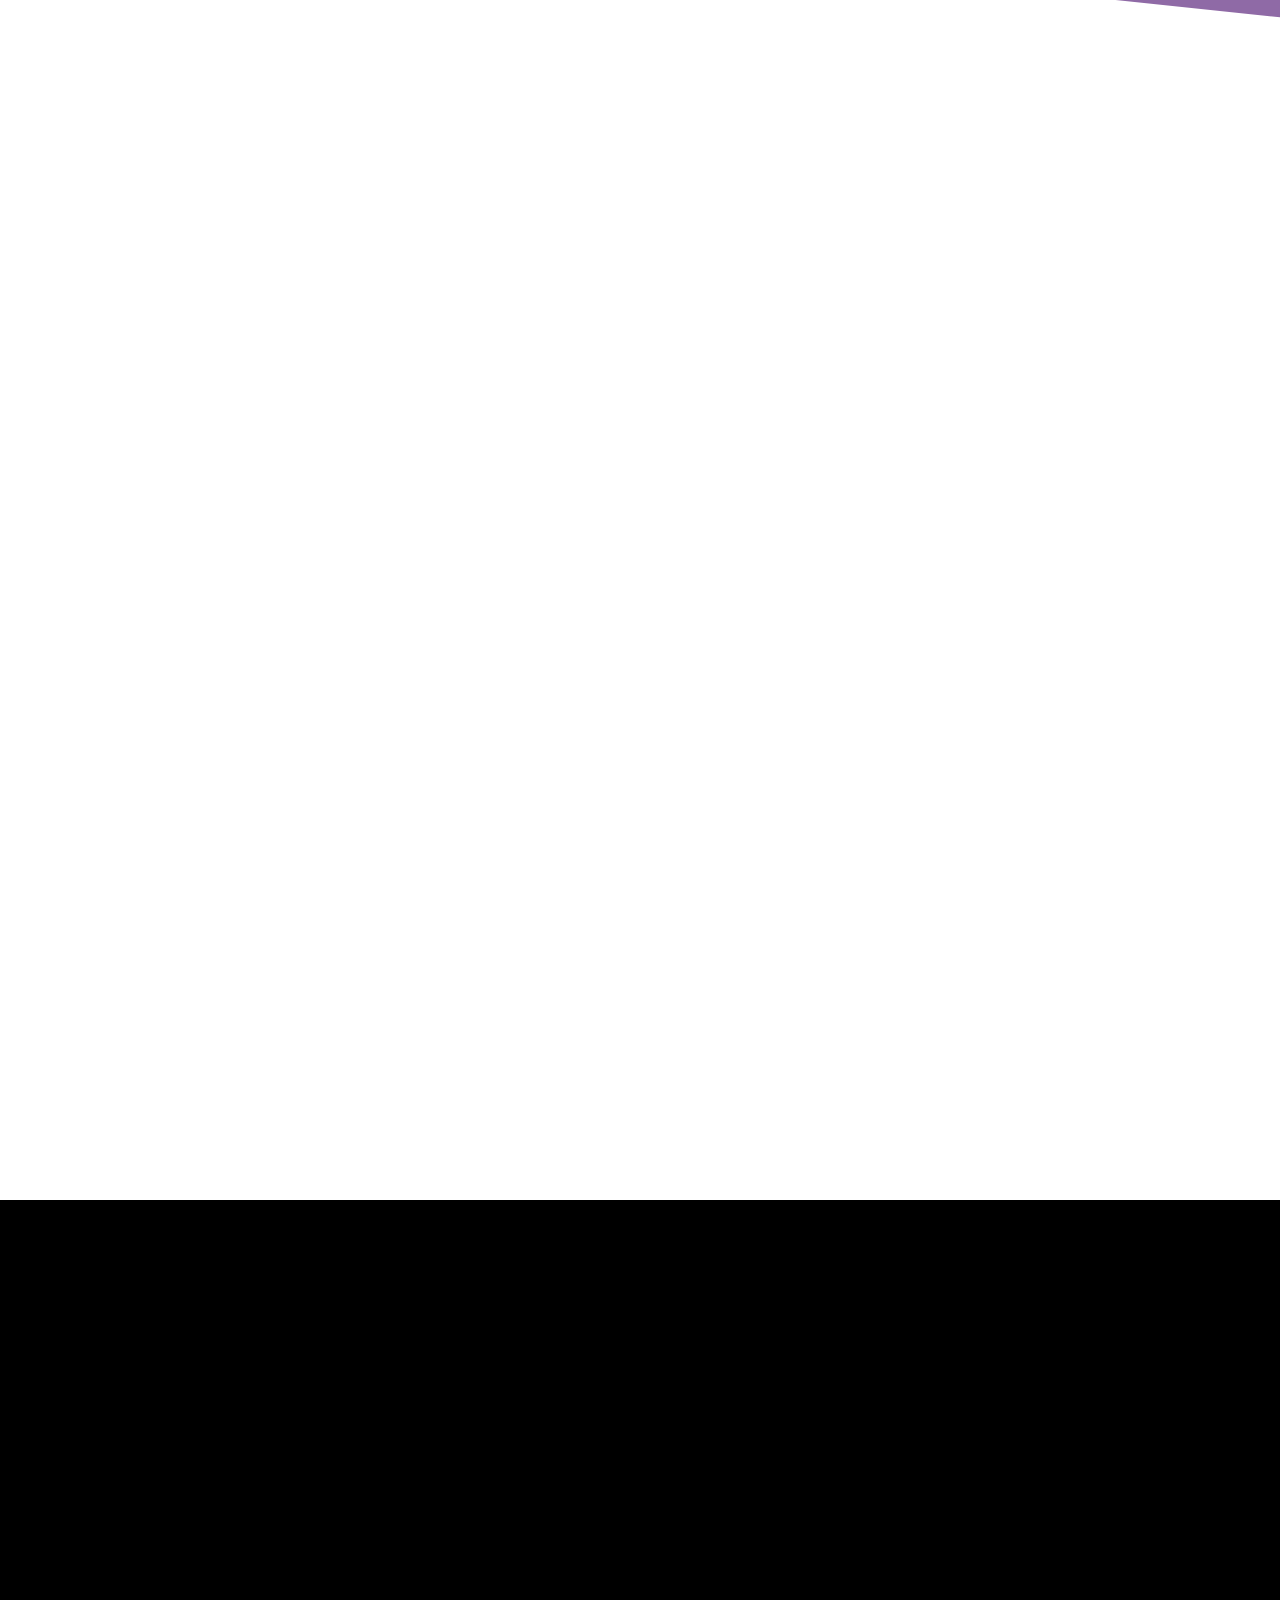
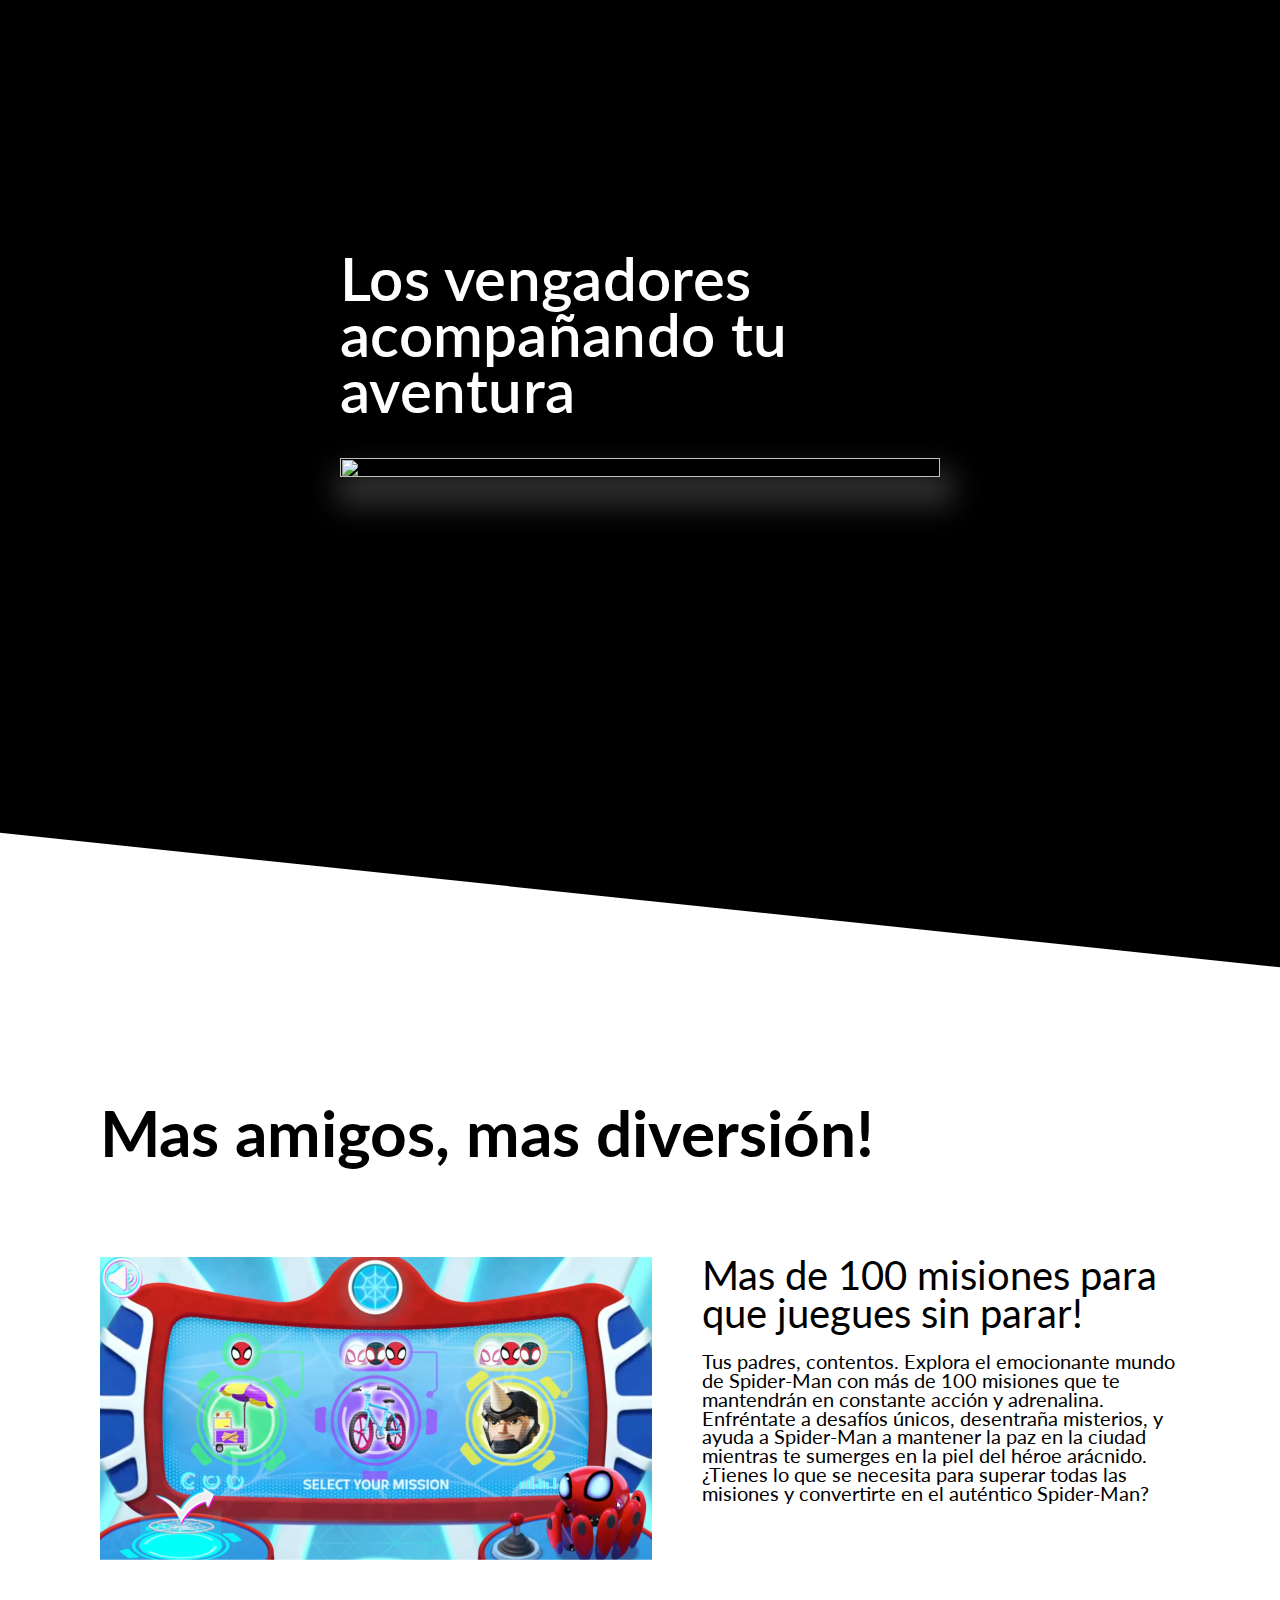
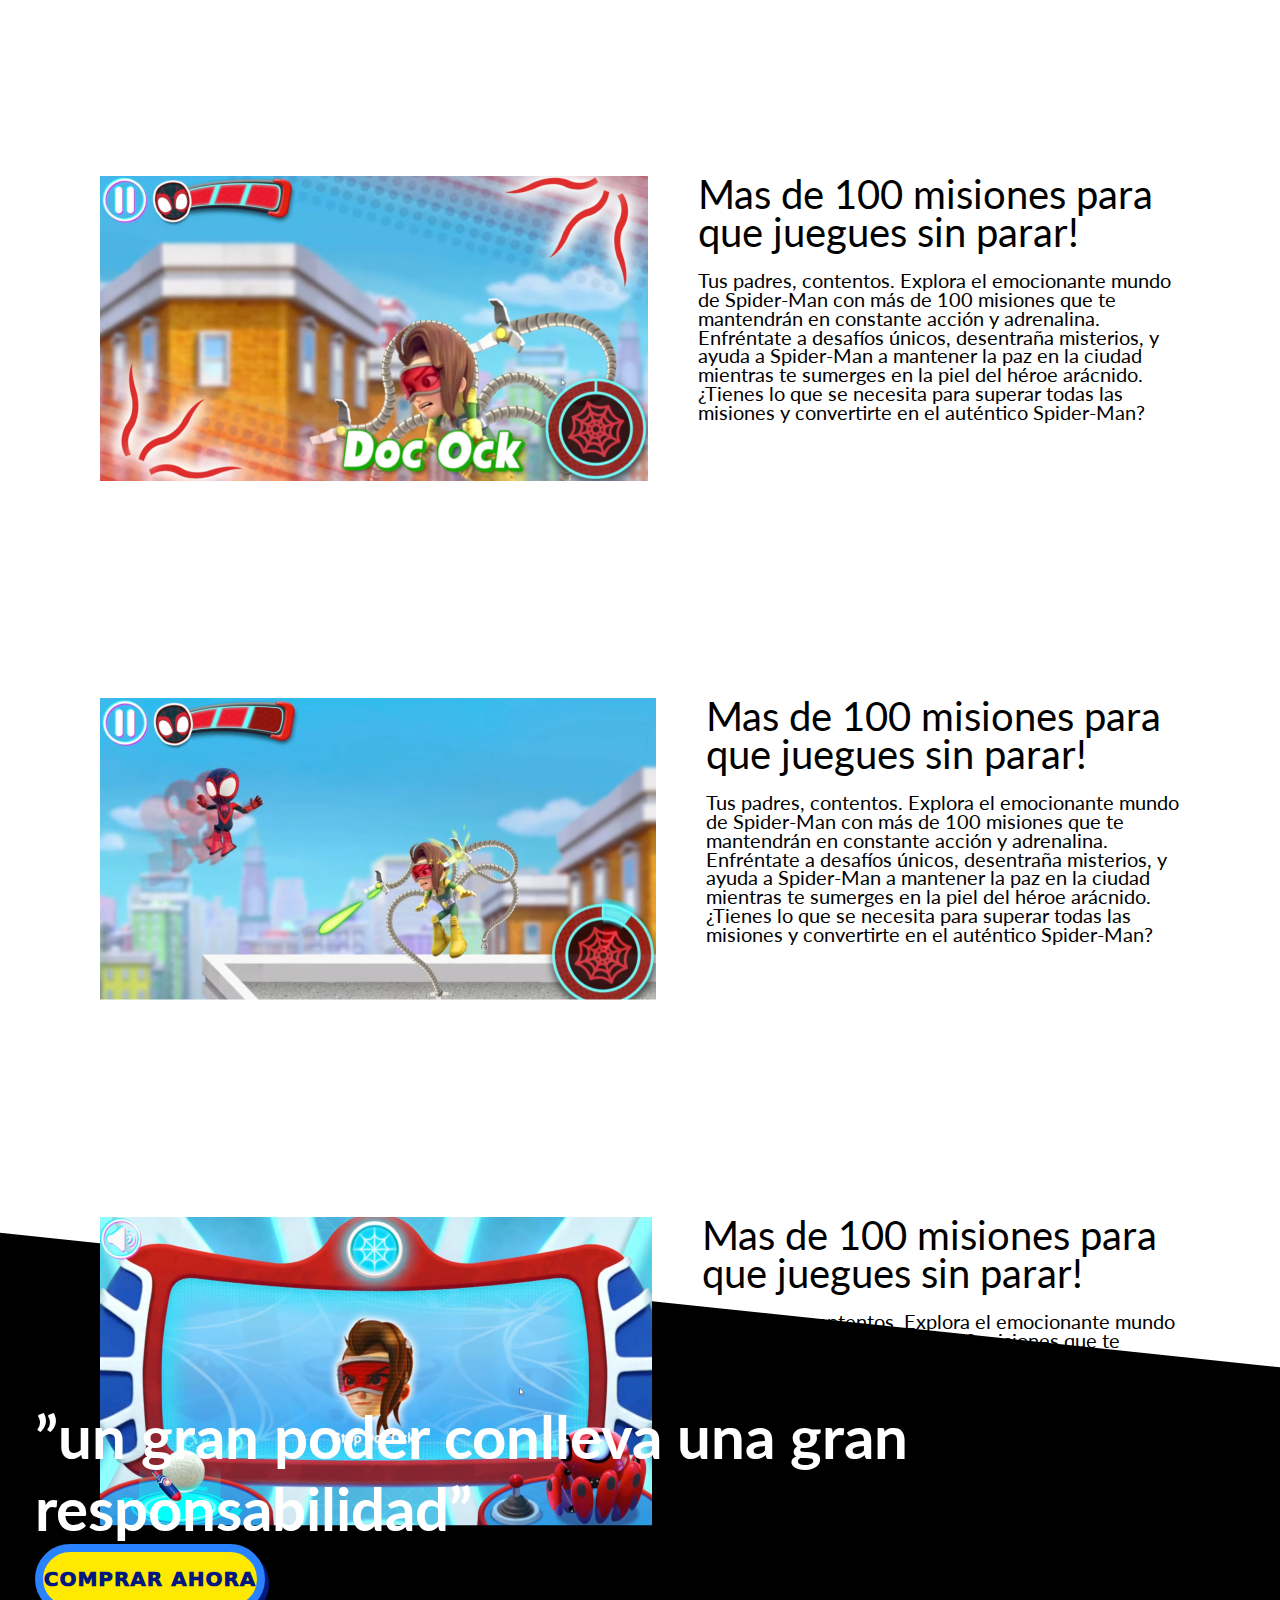
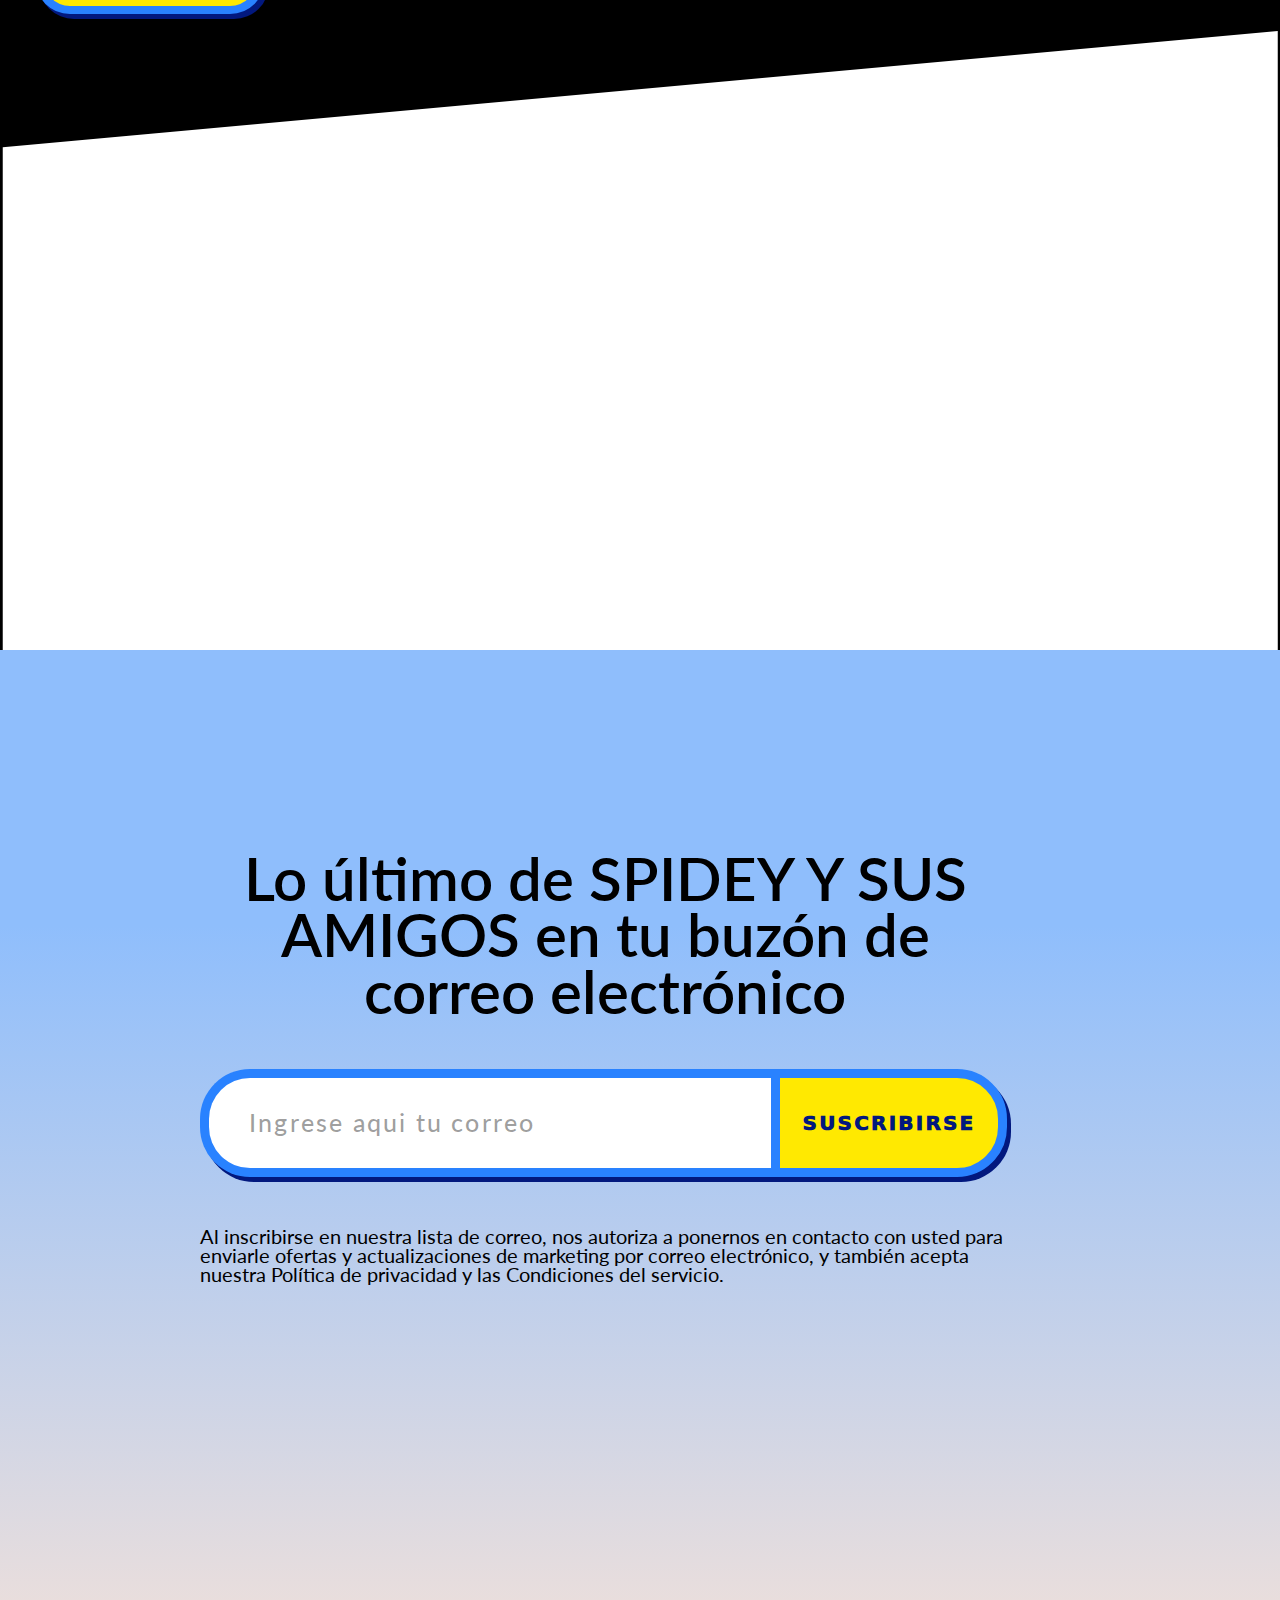
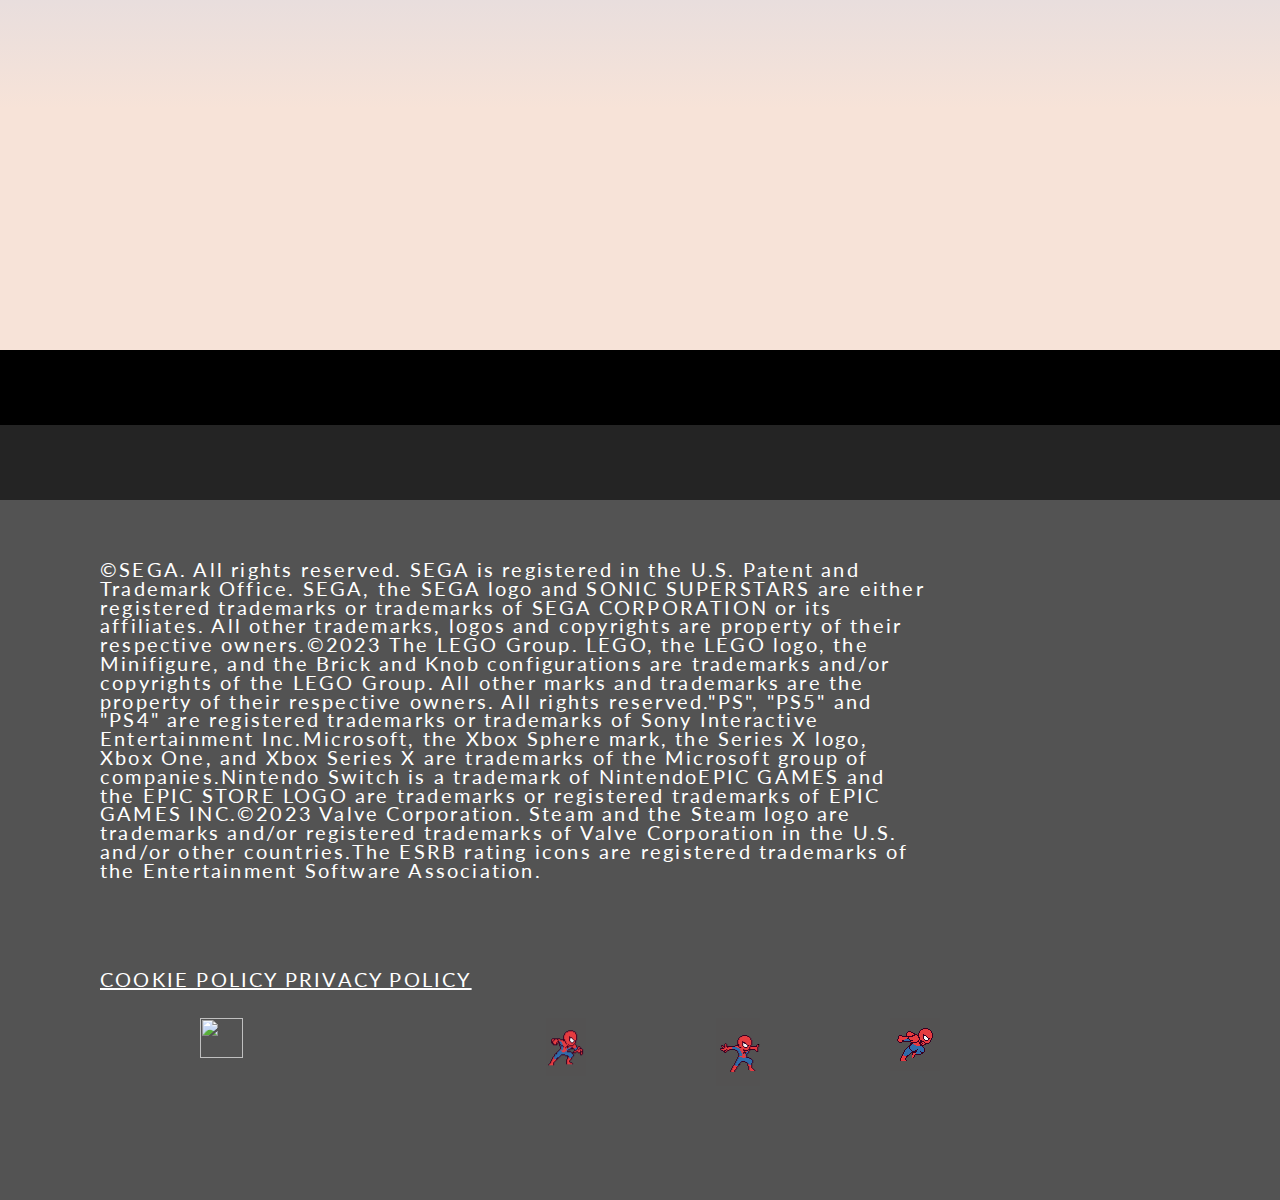
==== commit 7ca468ad: "hover" ====
--- a/index.html
+++ b/index.html
@@ -178,17 +178,19 @@
       
       
       <div class="parteFinal">
-            <div class="tresSpider">
+        <div class="juntos">
+          <div class="tresSpider">
             
-            
-                <img class="spRosaDos" onmouseover="spiderHover()" src="./img/spiderRosa2.png" alt="">
-                <img class="spDos" onmouseover="spiderHover2()" src="./img/spider2.png" alt="">
-                <img class="spNegroDos" onmouseover="spiderHover3()"  src="./img/spiderNegro2.png" alt="">
-            
+          </div>
+          <div class="todos">
+      
+                 <img class="spRosaDos" src="img/spiderRosa2.png" alt="" onmouseover="spiderHover()" onmouseleave="spiderLeave()">
+                <img class="spDos" src="img/spider2.png" alt="" onmouseover="spiderHover2()" onmouseleave="spiderLeave2()">
+                <img class="spNegroDos" src="img/spiderNegro2.png" alt="" onmouseover="spiderHover3()"  onmouseleave="spiderLeave3()">
+          </div>
+      
+        </div> 
           
-
-          </div>
-          <div class="skewInverso"></div>
           <div class="subscribeSection"> 
 
 
--- a/style.css
+++ b/style.css
@@ -555,65 +555,76 @@
 }
 
 
+
+
+
+
+
+.fondoRosa , .fondoAzul , .fondoNegro , .tresSpider{
+
+  position: relative;
+
+  width: 100%; 
+  height: 600px; 
+  transform: rotateY(-16deg);
+  z-index: 1;
+}
+
 .fondoRosa{
+
+  background: rgba(255, 0, 167.29, 0.7);
+  border-bottom: 20px solid  #C92B94;
+  border-top: 20px solid  #C92B94;
+}
+.fondoAzul{
+
   
-    border-top: 20px solid #C92B94;
-    border-bottom: 20px solid #C92B94;
-    position: absolute;
-    top:0;
-    z-index: 20;
-    height: 900px;
-    width: 100%;
-    transform: skew(0deg, -6deg);
-}
-
-.fondoAzul{
-
-  border-top: 20px solid #2552C8;
-  border-bottom: 20px solid #2552C8;
-  position: absolute;
-  top:0;
-  z-index: 20;
-  height: 900px;
-  width: 100%;
-  transform: skew(0deg, -6deg);
-
-}
-
-
+  background: rgba(37, 82, 200, 0.1);
+  border-bottom: 20px solid  #2552C8;
+  border-top: 20px solid  #2552C8;
+
+
+}
 .fondoNegro{
 
-  border-top: 20px solid #304C71;
-  border-bottom: 20px solid #304C71;
-  position: absolute;
-  top:0;
-  z-index: 20;
-  height: 900px;
-  width: 100%;
-  transform: skew(0deg, -6deg);
-
-}
-
-
-.skewInverso{
-
-  position: absolute;
-  top:560px;
-  background-color: white;
-
-  height: 500px;
-  width: 100%;
-  z-index: 20;
-  transform: skew(0deg, 6deg);
-
-}
+
+  background: rgba(0, 0, 0, 0.2);
+  border-bottom: 20px solid  #304C71;
+  border-top: 20px solid  #304C71;
+
+
+}
+
+
+.tresSpider{
+
+  background-color:white;
+}
+
+
+.juntos{
+ 
+  position: relative;
+  perspective: 943px;
+  left:-119px;
+}
+
+.todos{
+  position:absolute;
+  display: flex;
+  justify-content: first baseline;
+  align-items: center;
+  top: 20px;
+}
+
+
 
 
 
 .subscribeSection{
 
   position: absolute;
-  top:640px;
+  top:550px;
   background: linear-gradient(
                   180deg,
                   #8FBEFC 21.2%,
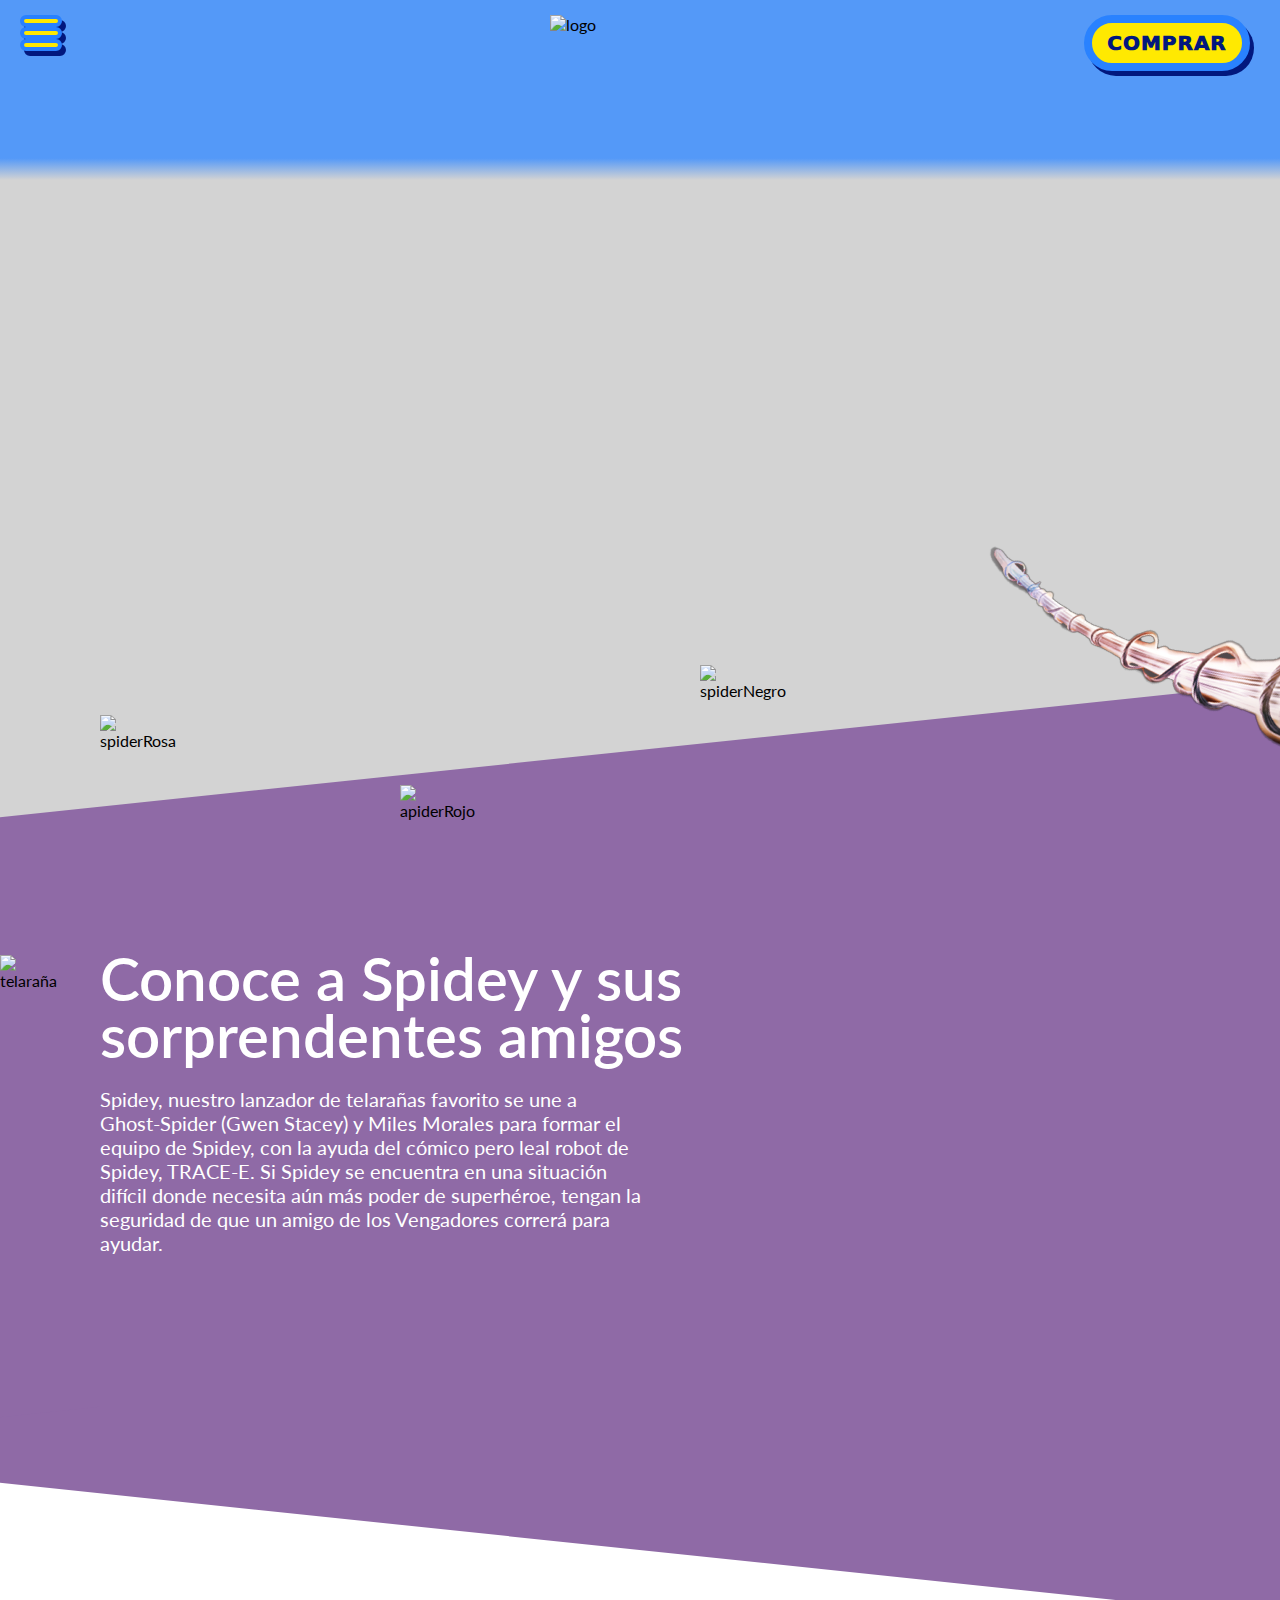
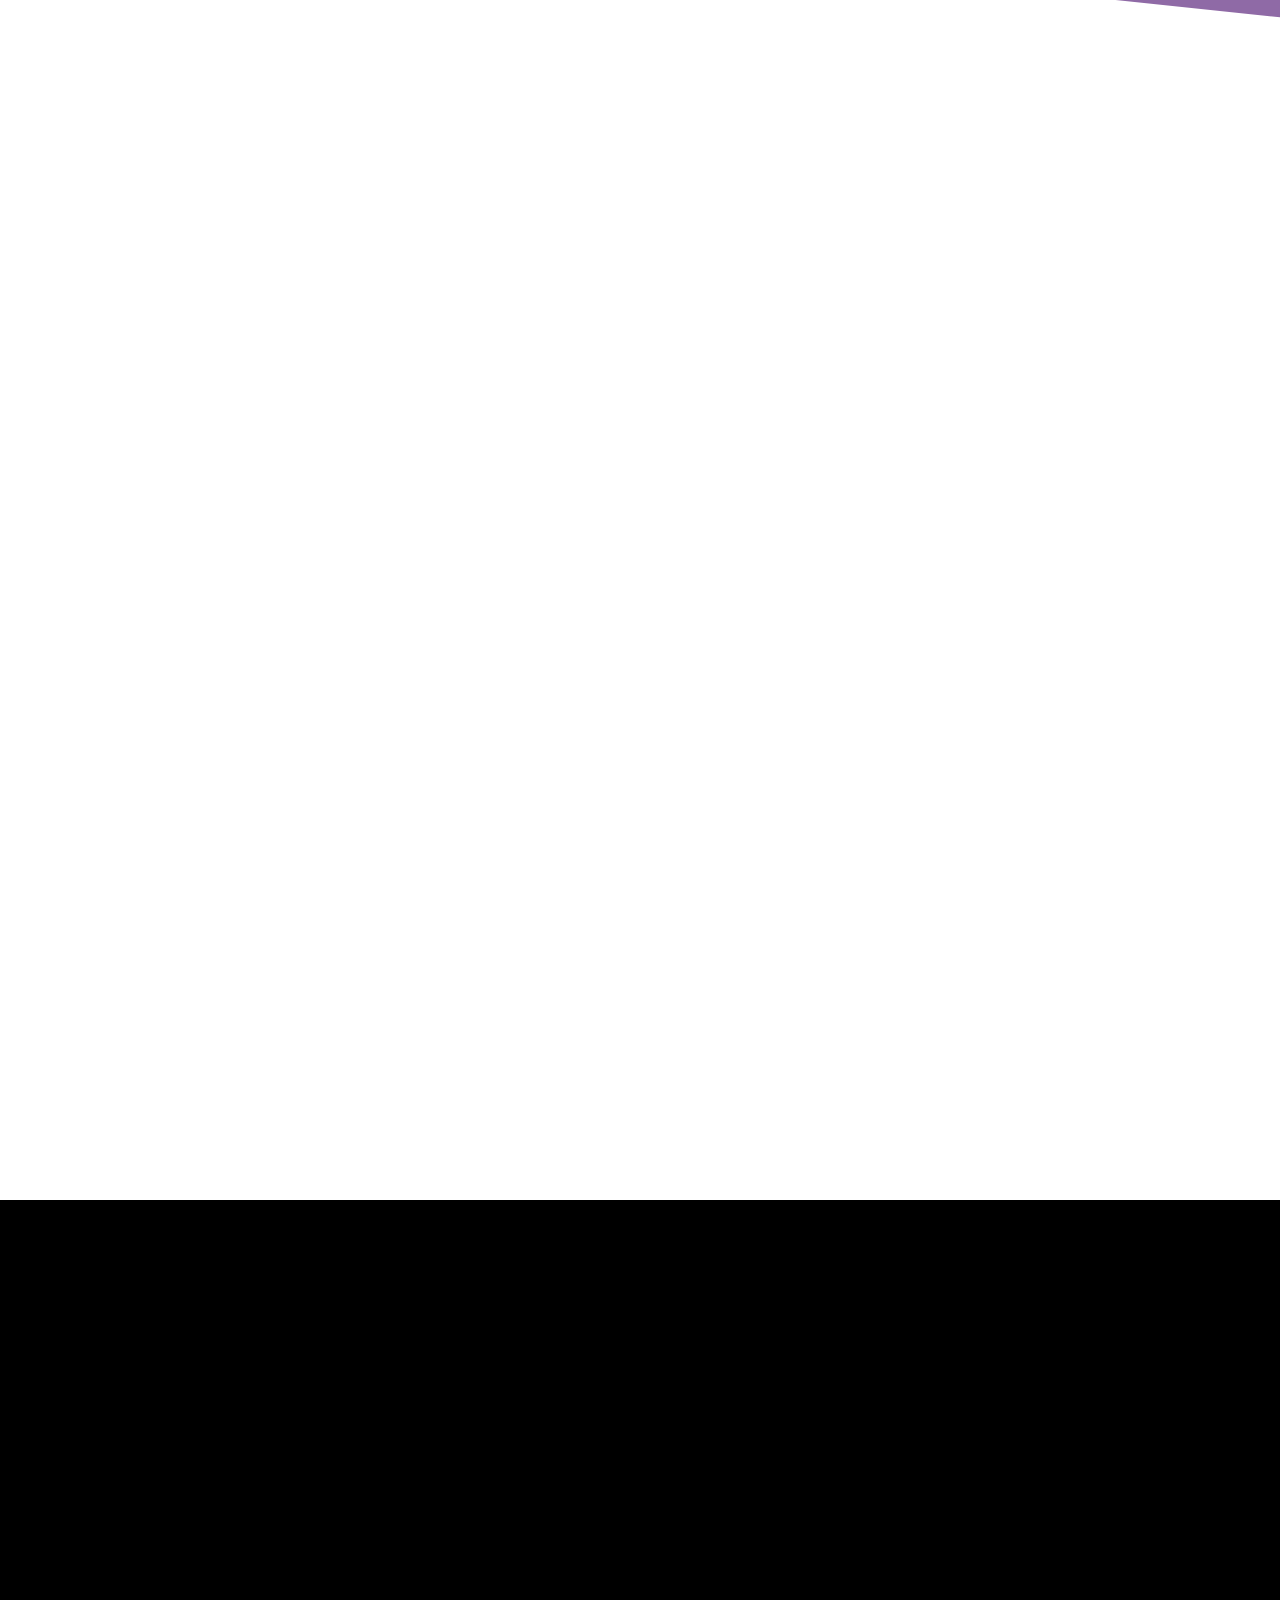
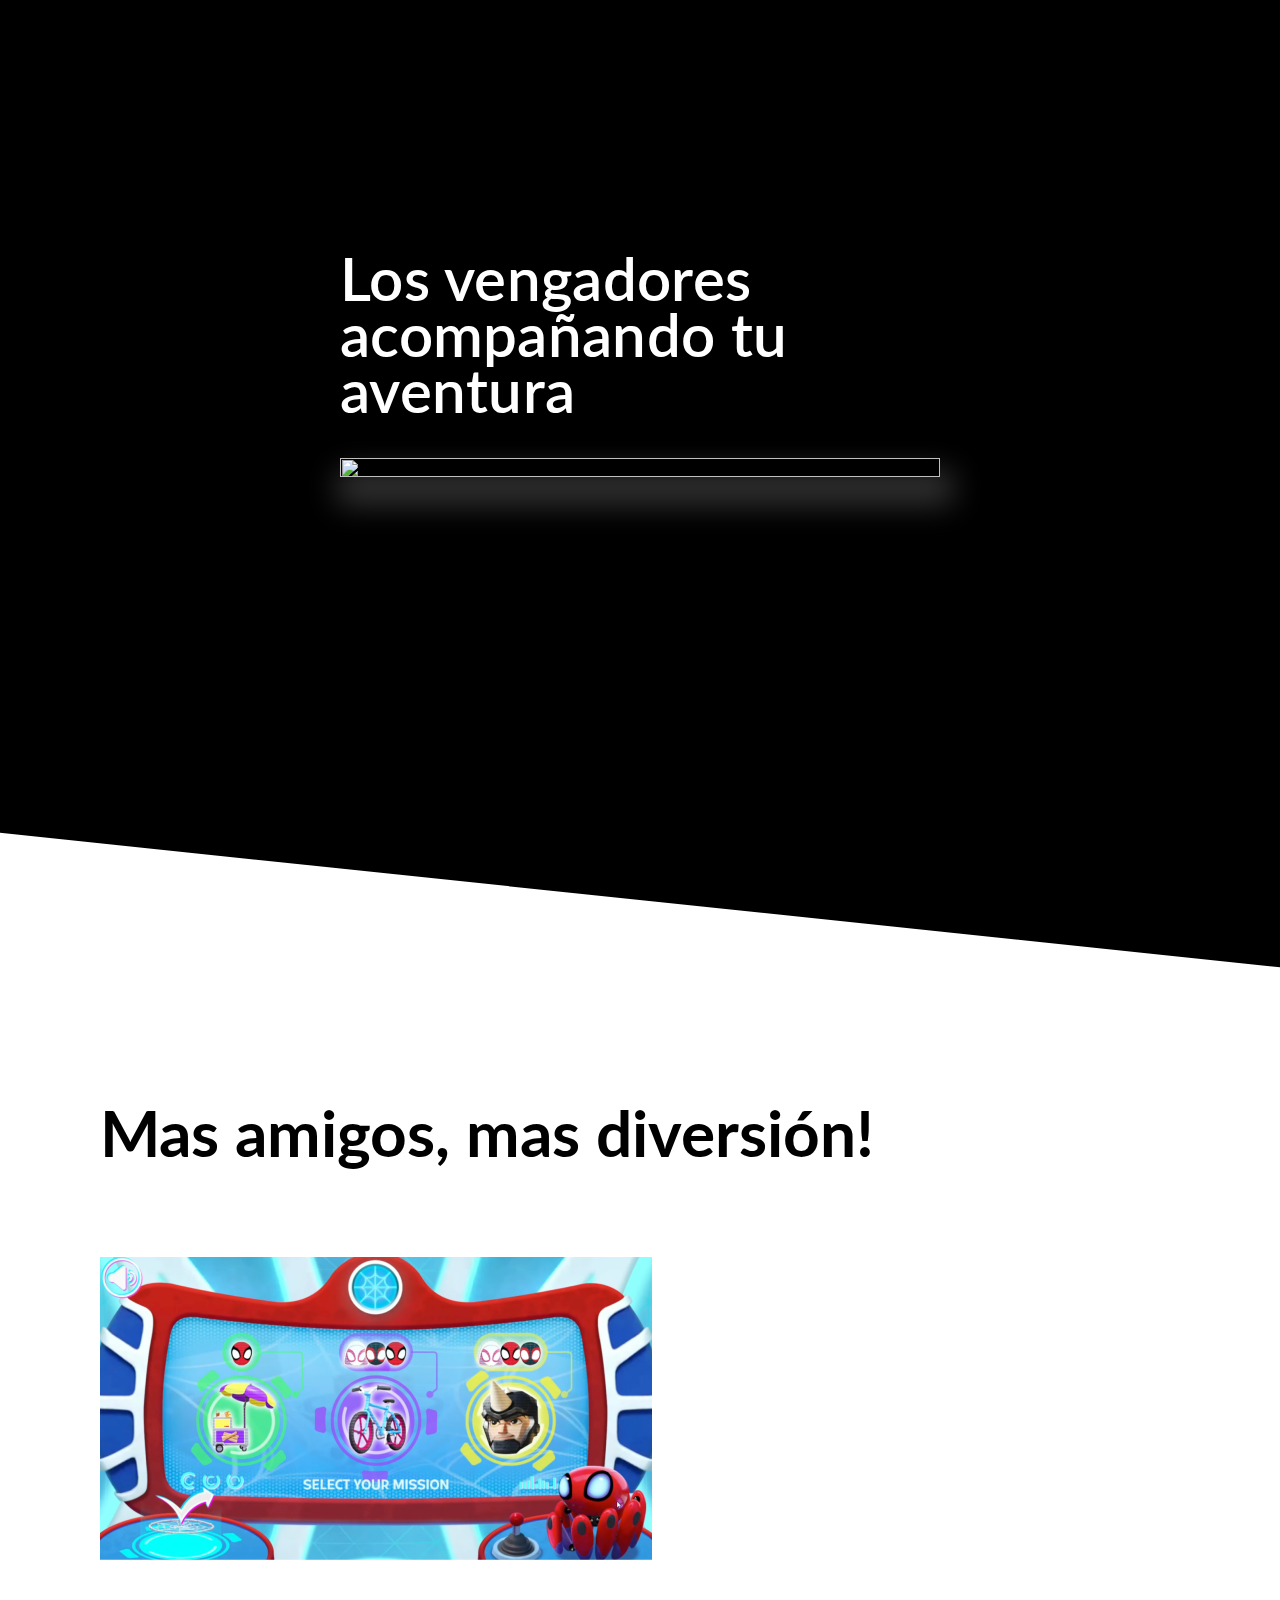
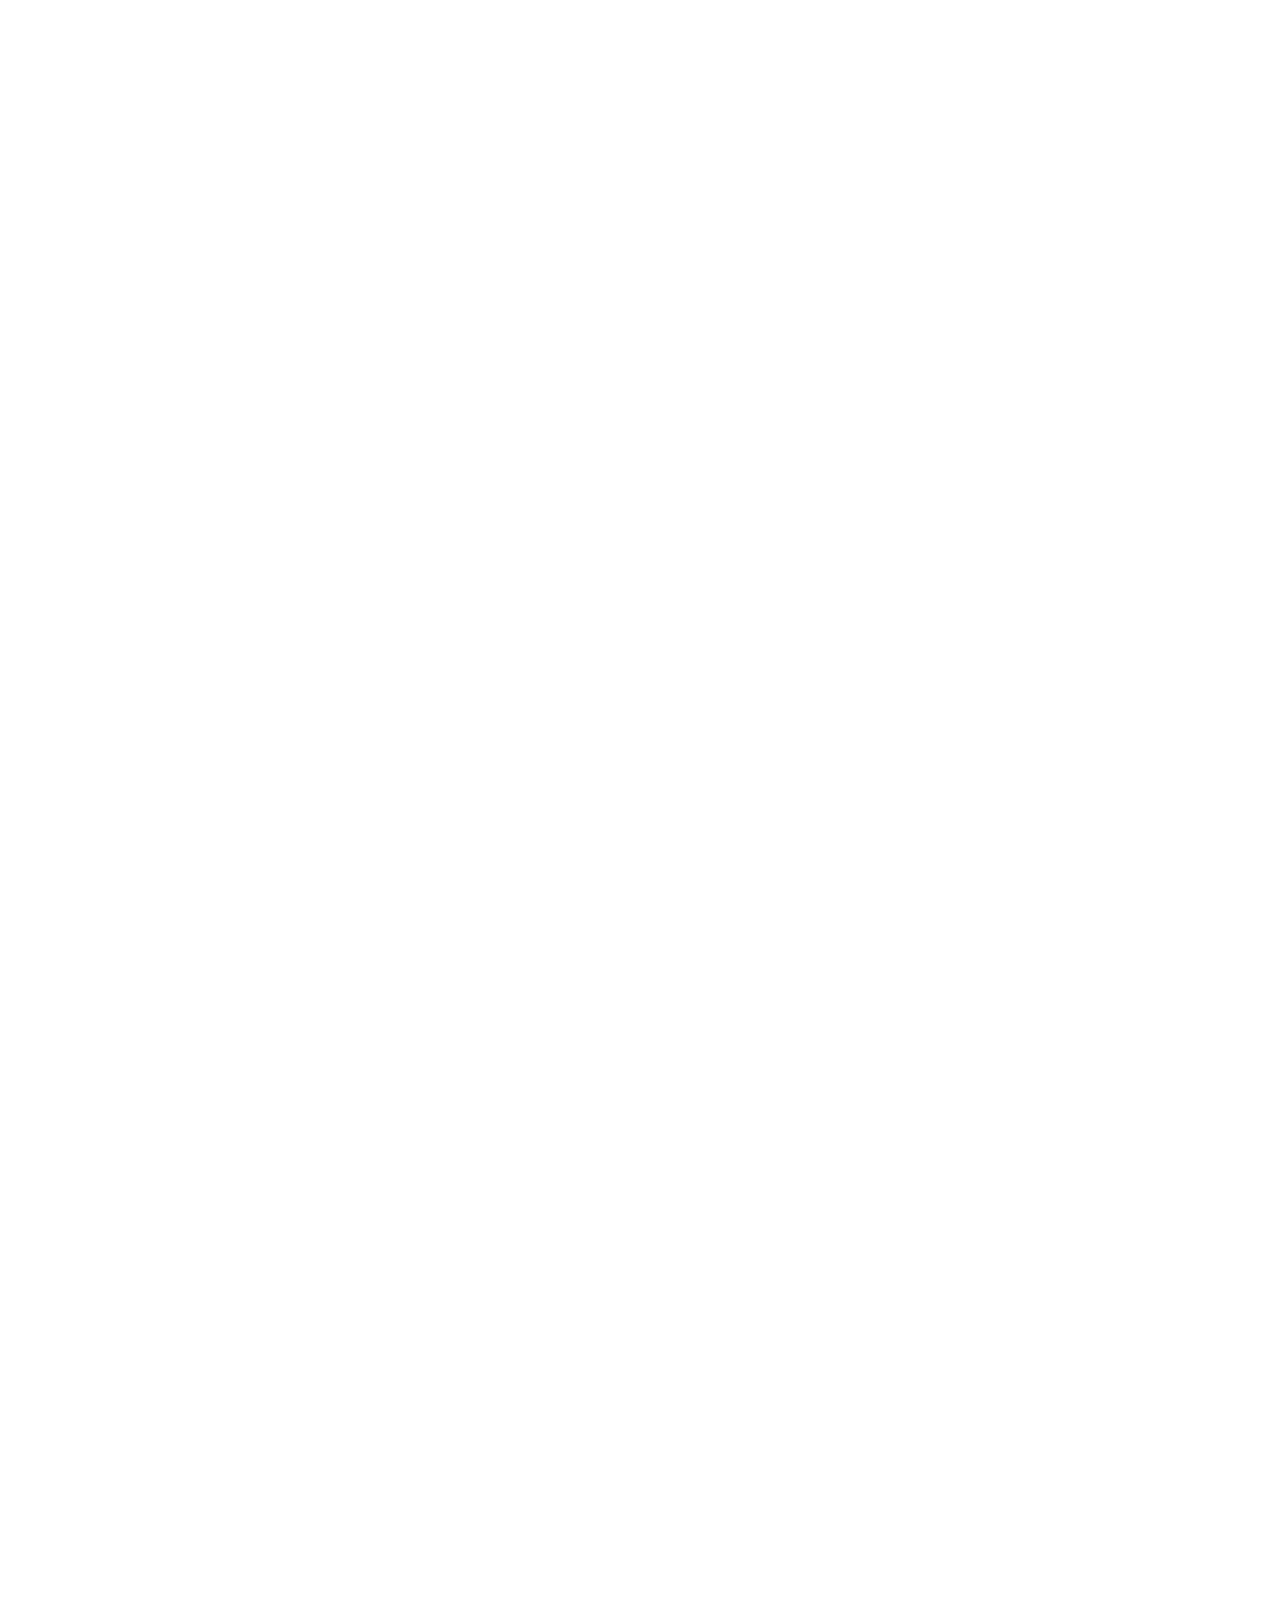
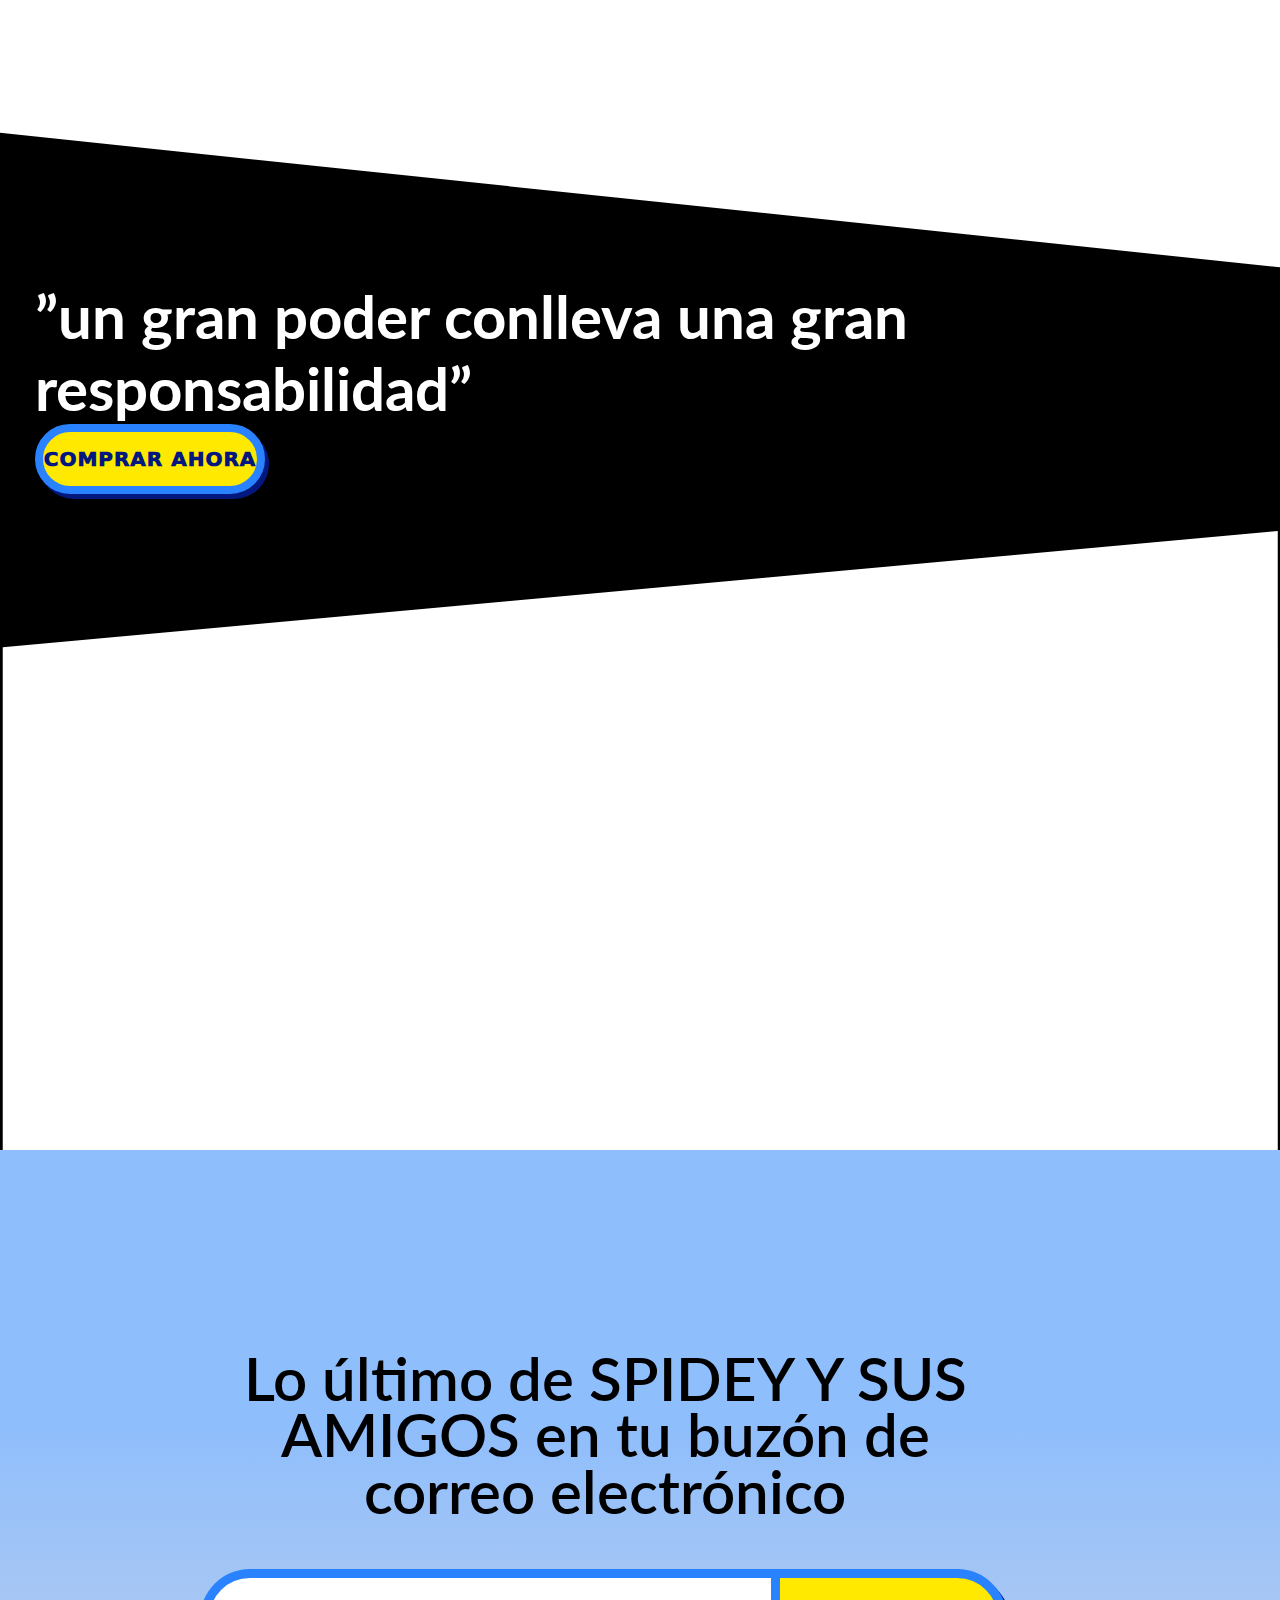
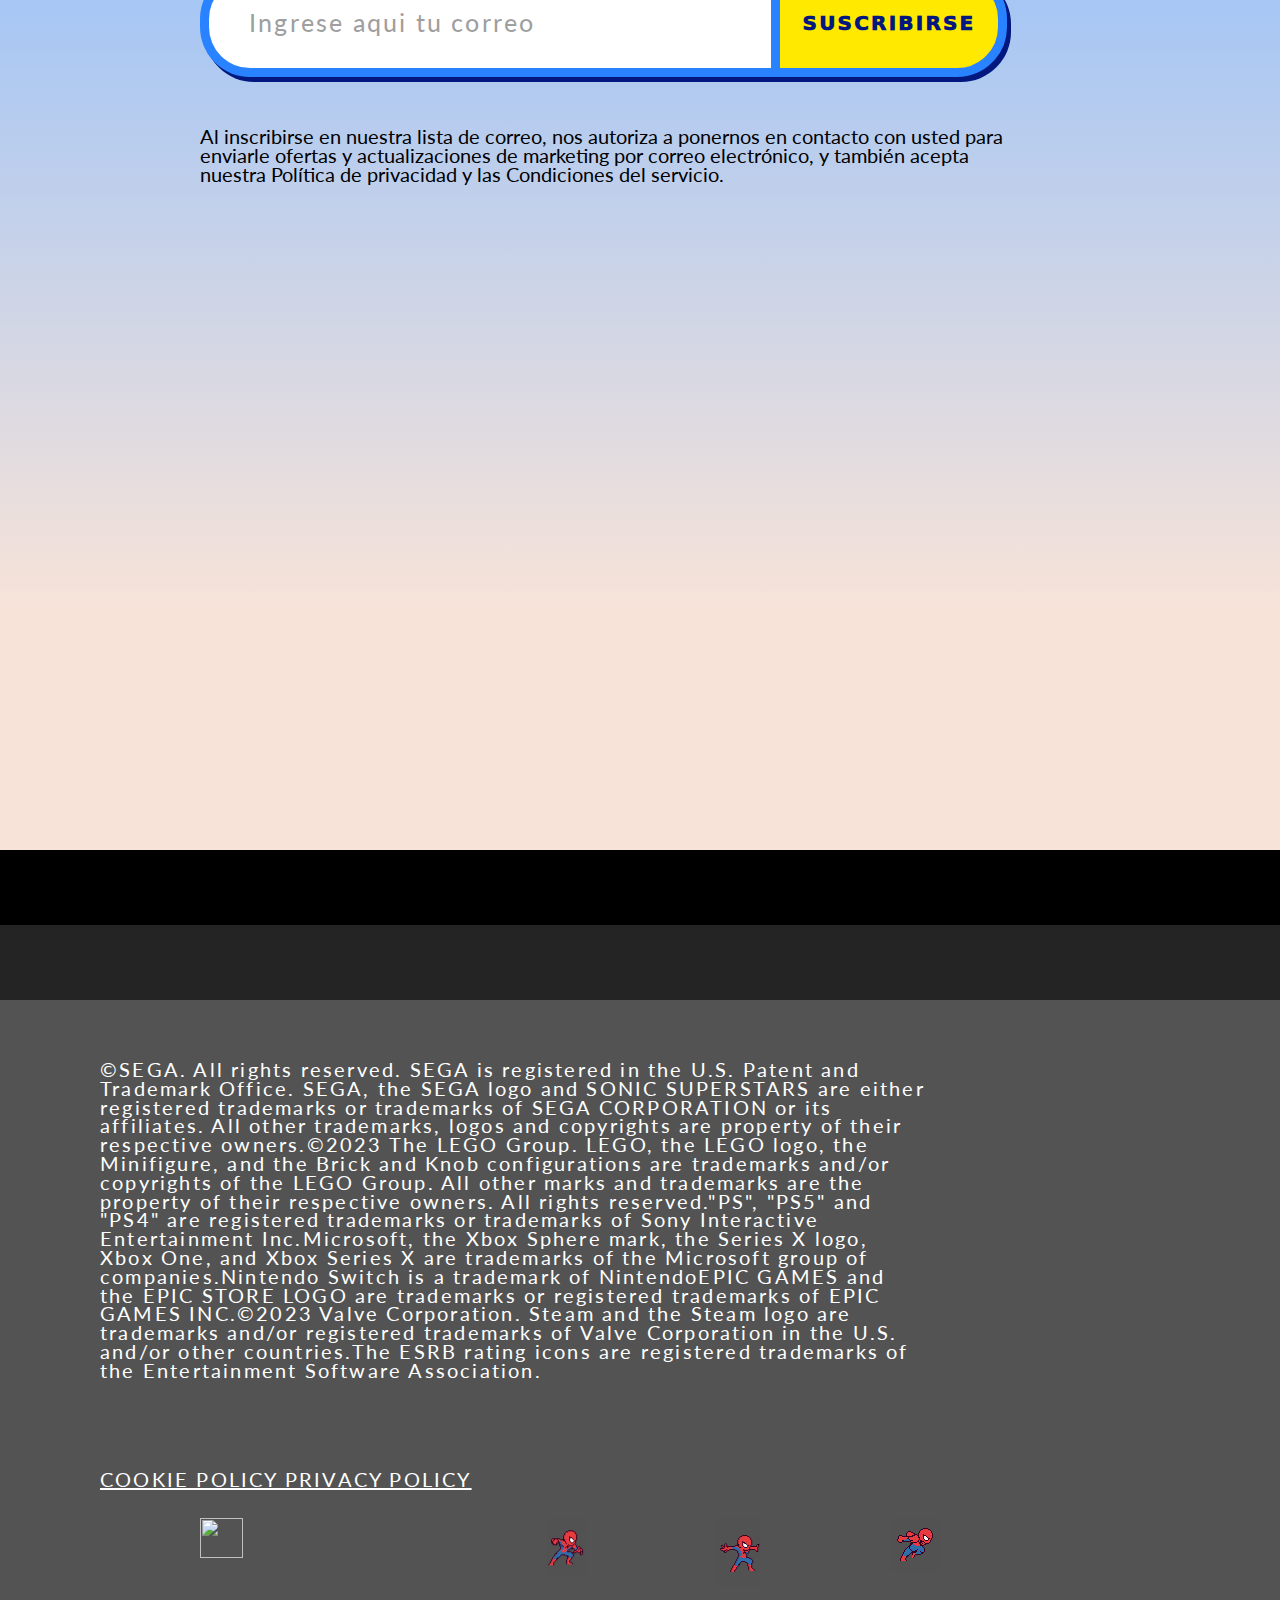
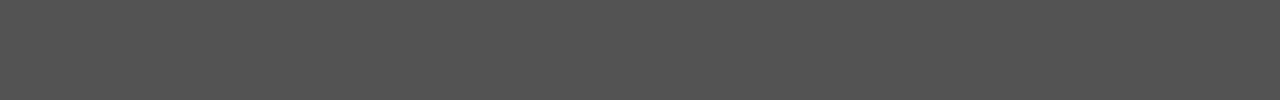
==== commit a4b3351c: "section scroll terminada" ====
--- a/index.html
+++ b/index.html
@@ -118,50 +118,31 @@
         <h1 class="titulin">Mas amigos, mas diversión!</h1>
 
         <section class="scrollSection">
-          <div class="card">
-
-              <div >
-                <img src="./img/scroll1.png" alt="">
-              </div>
-              <div>
+        
+                
+            <img class="imagenScroll" src="./img/scroll1.png" alt="">
+            
+            
+            <div class="textColumn">
+
+              <div id="texto1">
                 <h1>Mas de 100 misiones para que juegues sin parar!</h1>
                 <p>Tus padres, contentos. Explora el emocionante mundo de Spider-Man con más de 100 misiones que te mantendrán en constante acción y adrenalina. Enfréntate a desafíos únicos, desentraña misterios, y ayuda a Spider-Man a mantener la paz en la ciudad mientras te sumerges en la piel del héroe arácnido. ¿Tienes lo que se necesita para superar todas las misiones y convertirte en el auténtico Spider-Man?</p>
               </div>
-
-          </div>
-          <div class="card">
-
-              <div >
-                <img src="./img/scroll2.png" alt="">
-              </div>
-              <div>
-                <h1>Mas de 100 misiones para que juegues sin parar!</h1>
-                <p>Tus padres, contentos. Explora el emocionante mundo de Spider-Man con más de 100 misiones que te mantendrán en constante acción y adrenalina. Enfréntate a desafíos únicos, desentraña misterios, y ayuda a Spider-Man a mantener la paz en la ciudad mientras te sumerges en la piel del héroe arácnido. ¿Tienes lo que se necesita para superar todas las misiones y convertirte en el auténtico Spider-Man?</p>
-              </div>
-
-          </div>
-          <div class="card">
-
-              <div >
-                <img src="./img/scroll3.png" alt="">
-              </div>
-              <div>
-                <h1>Mas de 100 misiones para que juegues sin parar!</h1>
-                <p>Tus padres, contentos. Explora el emocionante mundo de Spider-Man con más de 100 misiones que te mantendrán en constante acción y adrenalina. Enfréntate a desafíos únicos, desentraña misterios, y ayuda a Spider-Man a mantener la paz en la ciudad mientras te sumerges en la piel del héroe arácnido. ¿Tienes lo que se necesita para superar todas las misiones y convertirte en el auténtico Spider-Man?</p>
-              </div>
-
-          </div>
-          <div class="card">
-
-              <div >
-                <img src="./img/scroll4.png" alt="">
-              </div>
-              <div>
-                <h1>Mas de 100 misiones para que juegues sin parar!</h1>
-                <p>Tus padres, contentos. Explora el emocionante mundo de Spider-Man con más de 100 misiones que te mantendrán en constante acción y adrenalina. Enfréntate a desafíos únicos, desentraña misterios, y ayuda a Spider-Man a mantener la paz en la ciudad mientras te sumerges en la piel del héroe arácnido. ¿Tienes lo que se necesita para superar todas las misiones y convertirte en el auténtico Spider-Man?</p>
-              </div>
-
-          </div>
+              <div id="texto2">
+                <h1>Escenas deslumbrantes que te sorprenderán</h1>
+                <p>Sumérgete en un universo de maravillas visuales con 'Spider-Man: [nombre del juego]'. Nuestro juego te llevará a través de escenas deslumbrantes que te dejarán sin aliento. Desde los rascacielos de Nueva York hasta los intrincados detalles de la vida de Peter Parker, cada rincón de este mundo te sorprenderá. Prepárate para una experiencia única que desafiará tus expectativas y te transportará a un asombroso viaje con el Hombre Araña.</p>
+              </div>      
+              <div id="texto3">
+                <h1>Cada misión te dará puntos que no sirven para nada! </h1>
+                <p>Cada misión es una oportunidad para vivir la emocionante vida del Hombre Araña, y aunque los puntos que ganarás no tengan un propósito específico, la verdadera recompensa está en la diversión y la inmersión que experimentarás en cada desafío. No necesitas acumular puntos para sentirte como un auténtico superhéroe, ya que la adrenalina de salvar la ciudad y la emoción de las acrobacias en el aire son más que suficientes. ¡Así que prepárate para sumergirte en la acción y la aventura, sin preocuparte por los puntos, y vive la experiencia definitiva de Spider-Man!</p>
+              </div>
+              <div id="texto4">
+                <h1>Derrota a los villanos y diviértete</h1>
+                <p>la diversión está asegurada mientras te enfrentas a los infames villanos de la ciudad de Nueva York. Enfréntate a desafíos épicos, combate a tus enemigos más temibles y disfruta de una experiencia llena de acción y emoción. Cada encuentro con los villanos te sumergirá en una batalla trepidante y te llevará más cerca de convertirte en el auténtico Hombre Araña. Así que, ¿estás listo para derrotar a los villanos y sumergirte en la aventura definitiva de Spider-Man?"</p>
+              </div>
+
+              
         </section>
 
 
--- a/style.css
+++ b/style.css
@@ -422,7 +422,7 @@
   top: 4100px;
   z-index: -2;
   background-color: #fff;
-  height: 2000px;
+  height: 2500px;
   width: 1280px;
   transform: skew(0deg, 6deg);
   font-weight: 600;
@@ -439,47 +439,6 @@
 
 
 
-.scrollSection{
-
-  display: flex;
-  flex-direction: column;
-}
-
-
-
-.card{
-
-  margin-top: 100px;
-  margin: 100px;
-  transform: skew(0deg, -6deg);
-  display: flex;
-  flex-direction: row;
-  gap: 50px;
-}
-
-
-.card p {
-
-  font-family: Lato;
-  font-size: 20px;
-  font-style: normal;
-  font-weight: 400;
-  line-height: 94.5%; /* 18.9px */
-
-  margin-top: 20px;
-}
-.card h1{
-
-
-  
-  font-family: Lato;
-  font-size: 40px;
-  font-style: normal;
-  font-weight: 400;
-  line-height: 94.5%; /* 37.8px */
-    
-
-}
 
 
 
@@ -491,7 +450,7 @@
   font-size:30px;
   width: 1280px;
   font-weight: 300;
-  top:6200px;
+  top:6680px;
   margin-left: 70px;
 
 }
@@ -505,7 +464,7 @@
 
 .parteFinal{
   position: absolute;
-  top: 6500px;
+  top: 7000px;
   width: 1280px;
 
 }
@@ -904,4 +863,69 @@
     background-position: -300px 0 ;
   }
 
+}
+
+
+.scrollSection{
+
+  transform: skew(0deg, -6deg);
+  margin: 100px;
+
+  display: flex;
+  flex-direction: row;
+  gap: 50px;
+}
+
+.scrollSection img{
+  top:0px;
+  width: fit-content;
+  height: fit-content;
+}
+
+
+.textColumn{
+
+  width:400px;
+}
+
+
+.textColumn div{
+
+  width: 100%;
+  margin: 30px;
+  opacity: 0;
+  transition: opacity .5s ease;
+}
+
+.textColumn div h1{
+
+  font-family: Lato;
+  font-size: 40px;
+  font-weight: 400;
+  line-height: 38px;
+  letter-spacing: 0em;
+  text-align: left;
+
+}
+
+
+.textColumn div p{
+
+  font-family: Lato;
+  font-size: 20px;
+  font-weight: 400;
+  line-height: 19px;
+  letter-spacing: 0em;
+  text-align: left;
+
+
+  margin-top: 20px;
+  margin-bottom: 40px;
+}
+
+
+.visible{
+
+  opacity: 1;
+  transition: all ease;
 }